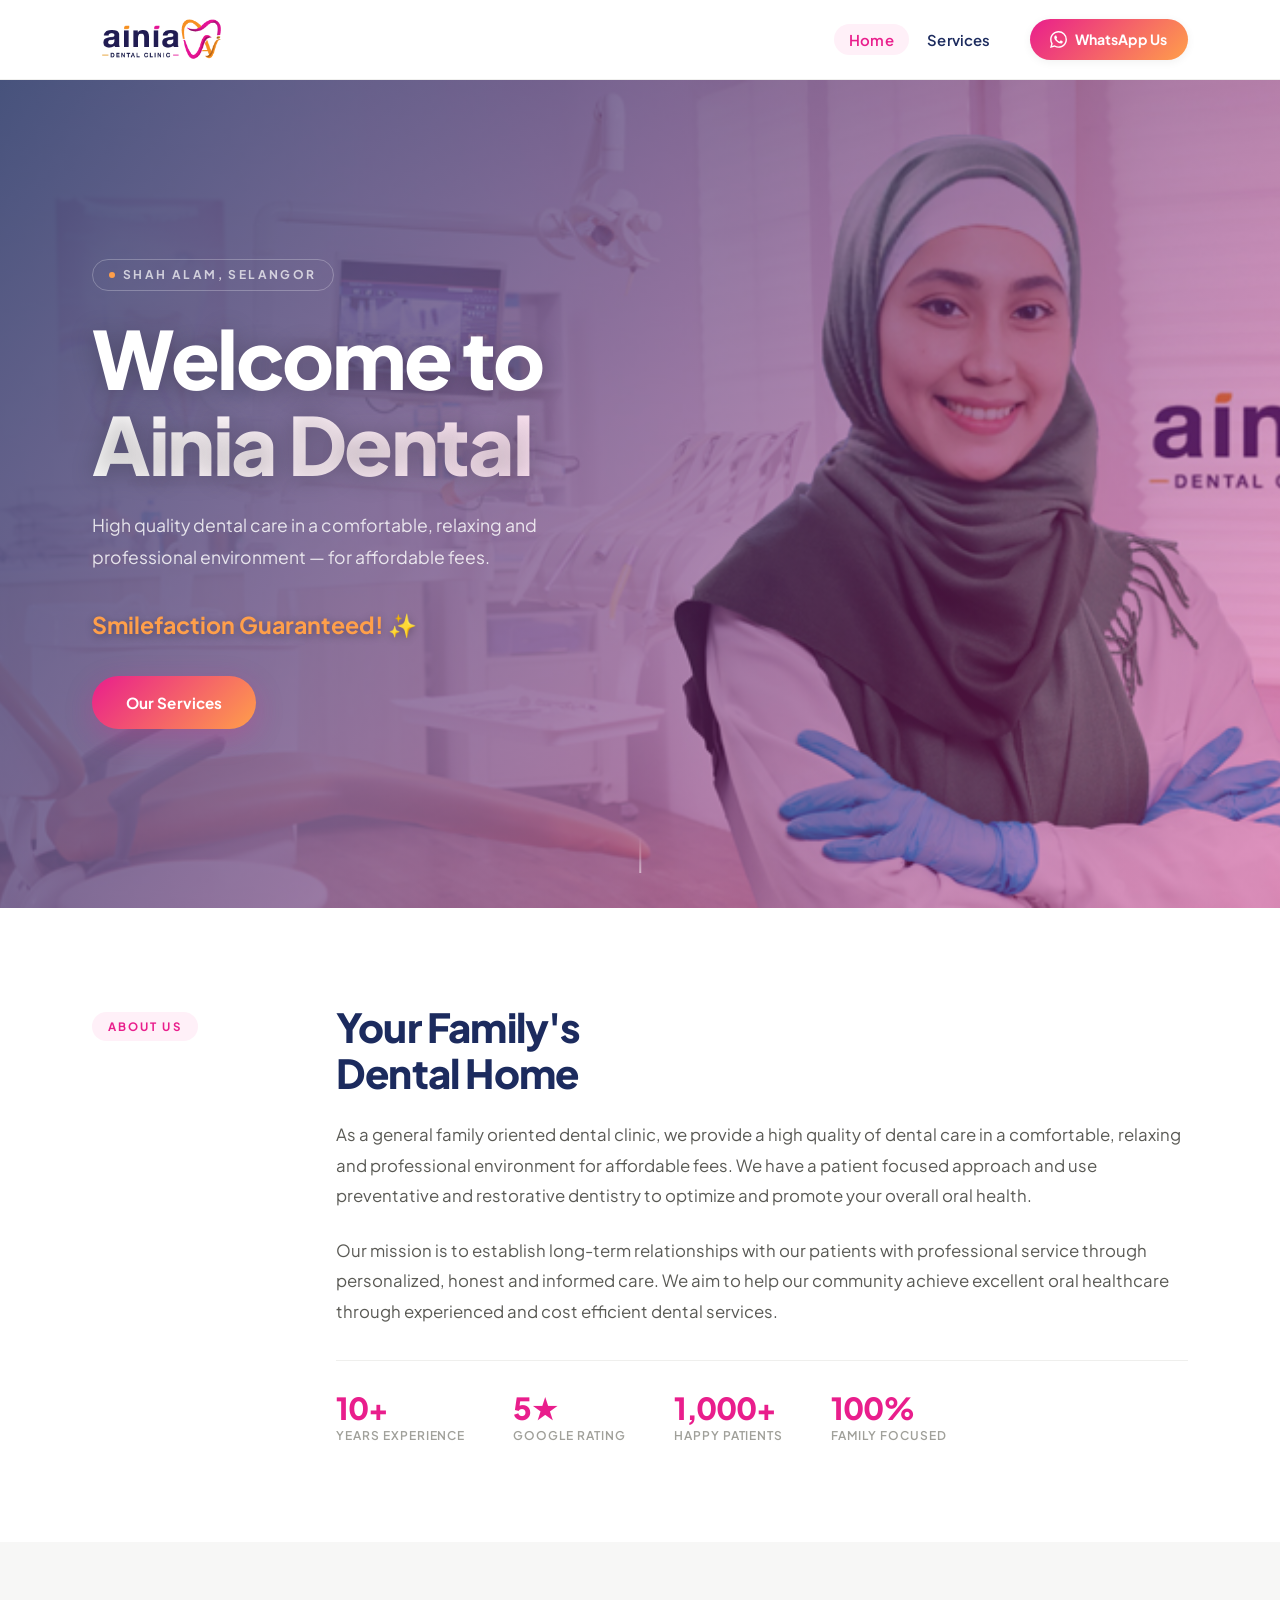
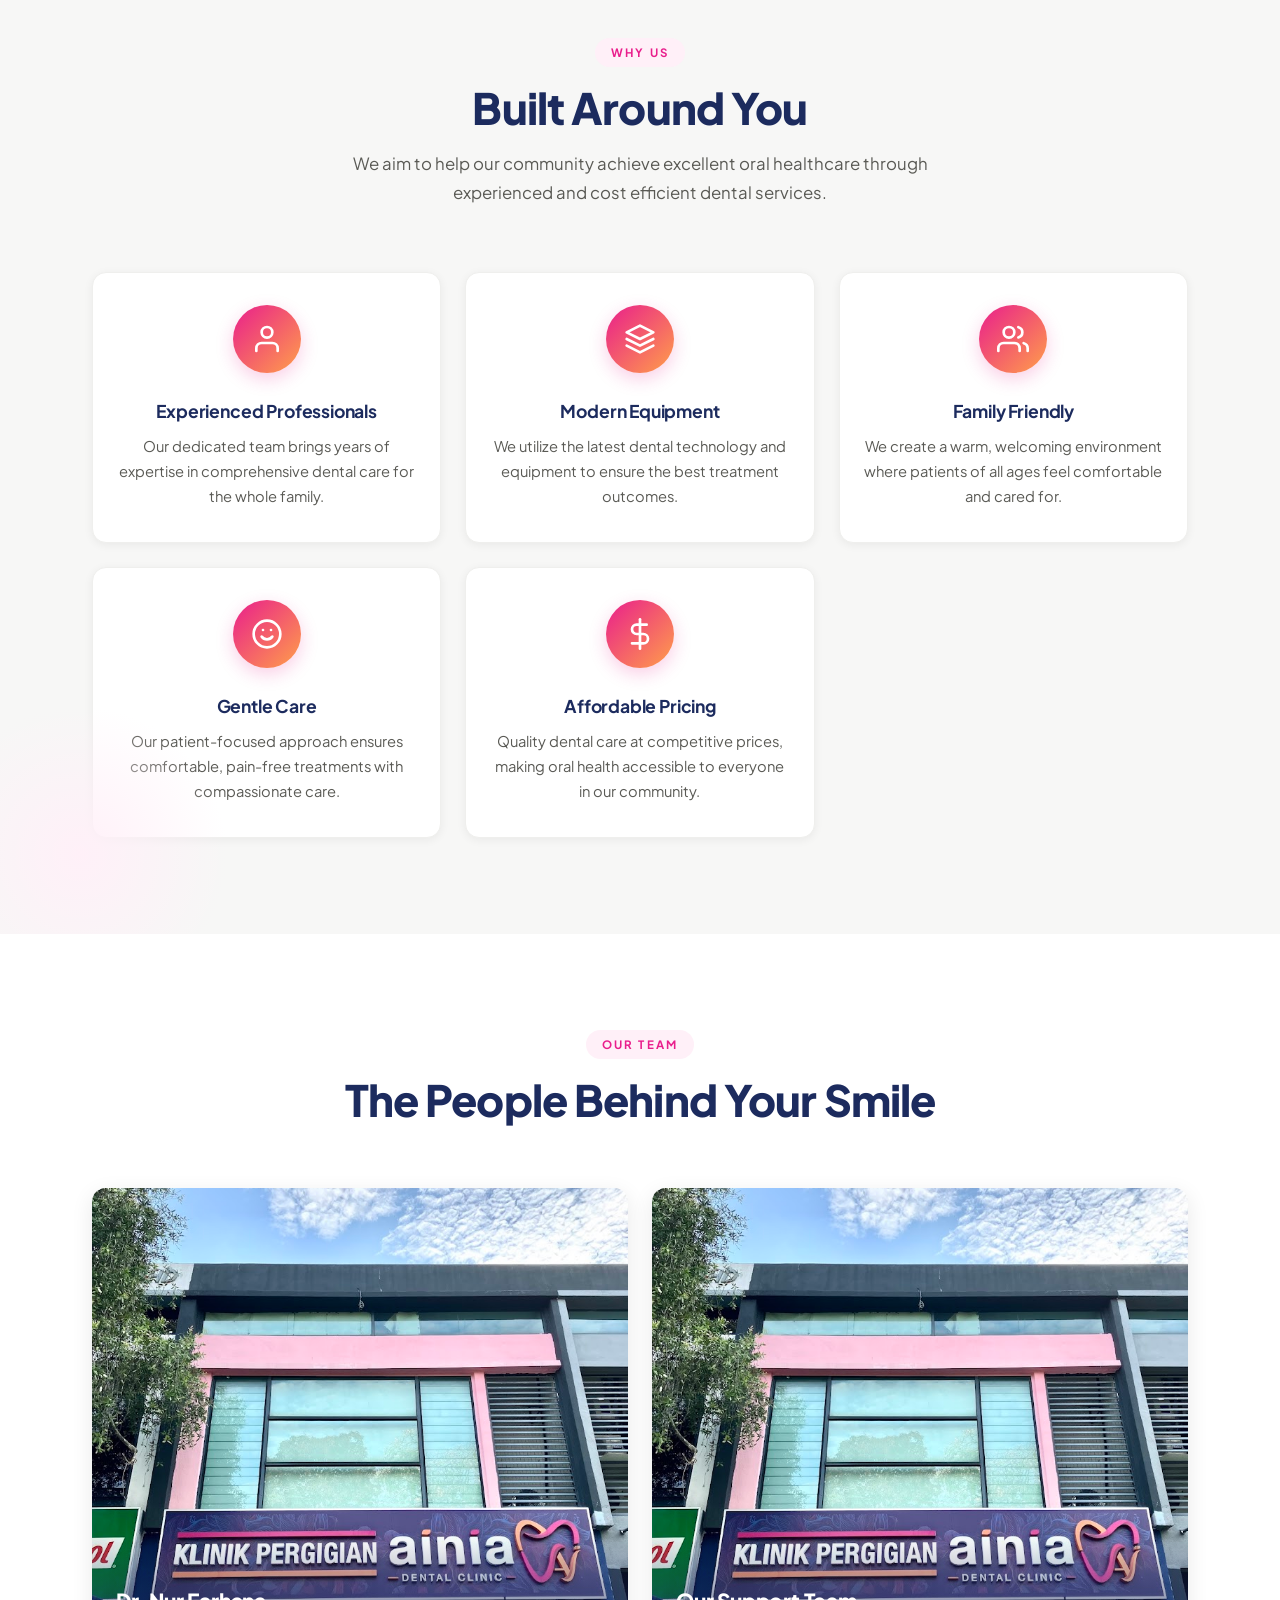
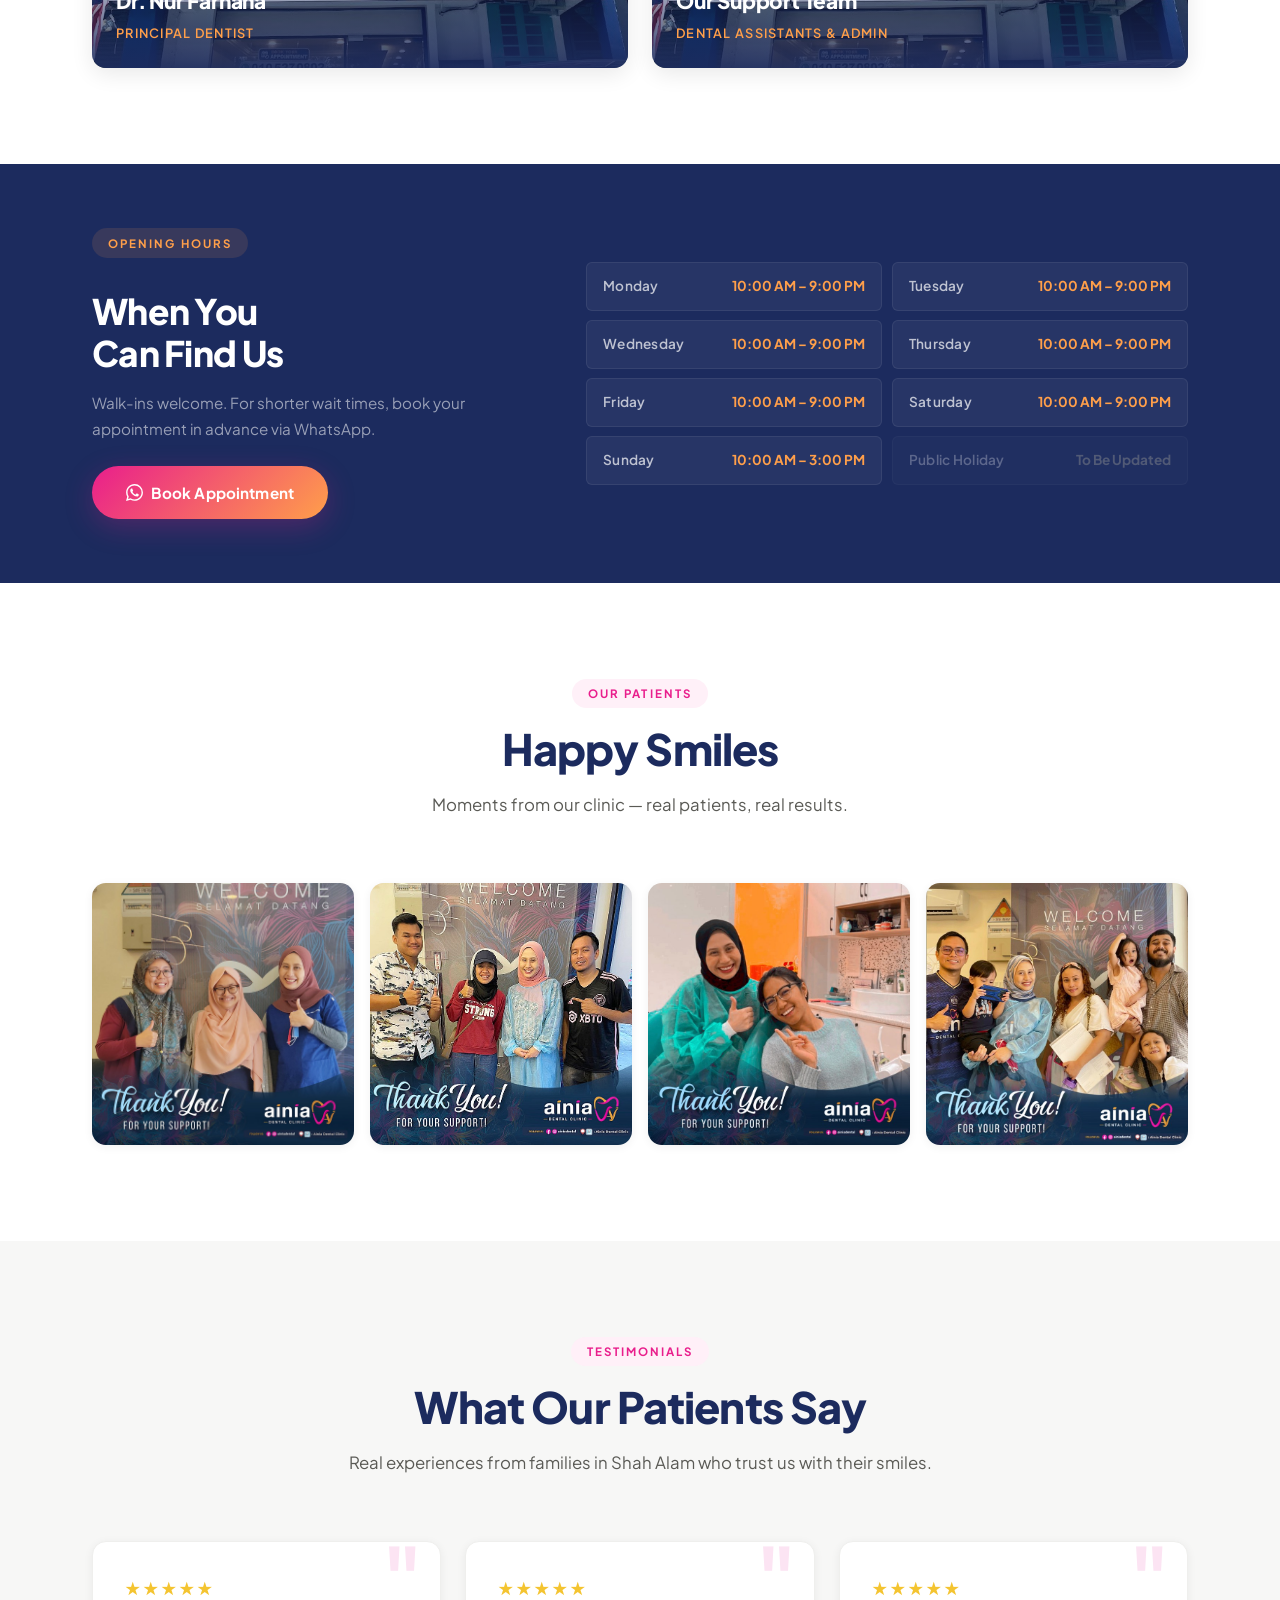
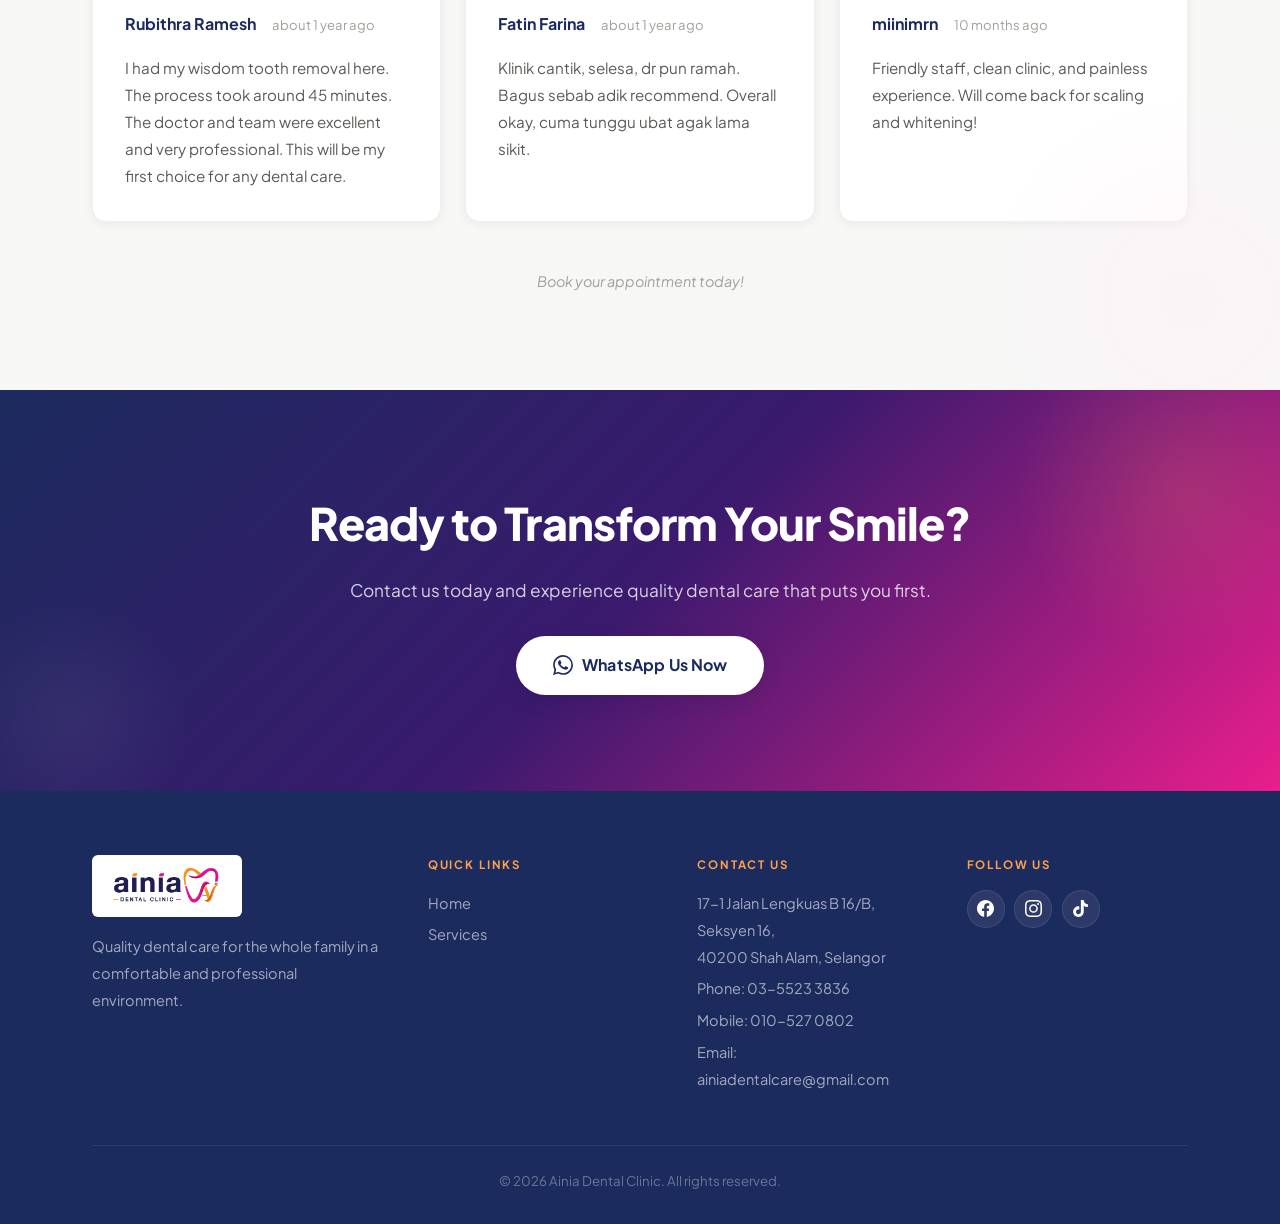
==== index.html @ 3dd1c6f0 "Add files via upload" ====
<!DOCTYPE html>
<html lang="en">
<head>
    <meta charset="UTF-8">
    <meta name="viewport" content="width=device-width, initial-scale=1.0">
    <title>Ainia Dental Clinic - Your Trusted Family Dental Care in Shah Alam</title>
    <meta name="description" content="Ainia Dental Clinic in Shah Alam — quality family dental care at affordable prices. Experienced professionals, modern equipment, and gentle care. Book via WhatsApp.">
    <meta name="robots" content="index, follow">
    <meta property="og:title" content="Ainia Dental Clinic — Shah Alam">
    <meta property="og:description" content="High quality dental care in a comfortable, relaxing and professional environment for affordable fees. Smilefaction Guaranteed!">
    <meta property="og:type" content="website">
    <link rel="icon" type="image/png" href="./Picture/logo_1.png">
    <link href="https://fonts.googleapis.com/css2?family=Plus+Jakarta+Sans:ital,wght@0,300;0,400;0,500;0,600;0,700;0,800;1,400&display=swap" rel="stylesheet">
    <link rel="stylesheet" href="index.css">
</head>
<body>

    <!-- Header & Navigation -->
    <header class="header">
        <div class="container">
            <div class="nav-wrapper">
                <a href="index.html" class="logo">
                    <img src="./Picture/logo_1.png" alt="Ainia Dental Clinic Logo">
                </a>
                <nav class="nav">
                    <ul class="nav-menu">
                        <li><a href="index.html" class="active">Home</a></li>
                        <li><a href="services.html">Services</a></li>
                    </ul>
                    <a href="https://wa.me/60105270802" class="btn-whatsapp">
                        <svg xmlns="http://www.w3.org/2000/svg" viewBox="0 0 24 24" fill="currentColor" width="17" height="17">
                            <path d="M17.472 14.382c-.297-.149-1.758-.867-2.03-.967-.273-.099-.471-.148-.67.15-.197.297-.767.966-.94 1.164-.173.199-.347.223-.644.075-.297-.15-1.255-.463-2.39-1.475-.883-.788-1.48-1.761-1.653-2.059-.173-.297-.018-.458.13-.606.134-.133.298-.347.446-.52.149-.174.198-.298.298-.497.099-.198.05-.371-.025-.52-.075-.149-.669-1.612-.916-2.207-.242-.579-.487-.5-.669-.51-.173-.008-.371-.01-.57-.01-.198 0-.52.074-.792.372-.272.297-1.04 1.016-1.04 2.479 0 1.462 1.065 2.875 1.213 3.074.149.198 2.096 3.2 5.077 4.487.709.306 1.262.489 1.694.625.712.227 1.36.195 1.871.118.571-.085 1.758-.719 2.006-1.413.248-.694.248-1.289.173-1.413-.074-.124-.272-.198-.57-.347m-5.421 7.403h-.004a9.87 9.87 0 01-5.031-1.378l-.361-.214-3.741.982.998-3.648-.235-.374a9.86 9.86 0 01-1.51-5.26c.001-5.45 4.436-9.884 9.888-9.884 2.64 0 5.122 1.03 6.988 2.898a9.825 9.825 0 012.893 6.994c-.003 5.45-4.437 9.884-9.885 9.884m8.413-18.297A11.815 11.815 0 0012.05 0C5.495 0 .16 5.335.157 11.892c0 2.096.547 4.142 1.588 5.945L.057 24l6.305-1.654a11.882 11.882 0 005.683 1.448h.005c6.554 0 11.89-5.335 11.893-11.893a11.821 11.821 0 00-3.48-8.413z"/>
                        </svg>
                        WhatsApp Us
                    </a>
                </nav>
                <button class="hamburger" id="hamburger" aria-label="Open menu" aria-expanded="false" aria-controls="mobileMenu">
                    <span></span><span></span><span></span>
                </button>
            </div>
        </div>
        <div class="mobile-menu" id="mobileMenu">
            <ul>
                <li><a href="index.html">Home</a></li>
                <li><a href="services.html">Services</a></li>
                <li><a href="https://wa.me/60105270802">WhatsApp Us</a></li>
            </ul>
        </div>
    </header>

    <!-- Hero Section -->
    <section class="hero">
        <div class="hero-background">
            <img src="./Picture/website-banner.jpg" alt="Modern welcoming interior of Ainia Dental Clinic in Shah Alam" class="hero-image" width="1920" height="1080">
            <div class="slideshow-overlay"></div>
        </div>
        <div class="container">
            <div class="hero-content">
                <span class="hero-eyebrow">Shah Alam, Selangor</span>
                <h1>Welcome to<br><span class="hero-brand">Ainia Dental</span></h1>
                <p class="hero-description">High quality dental care in a comfortable, relaxing and professional environment — for affordable fees.</p>
                <p class="hero-tagline">Smilefaction Guaranteed! ✨</p>
                <div class="hero-buttons">
                    <a href="services.html" class="btn btn-primary">Our Services</a>
                </div>
            </div>
        </div>
        <div class="hero-scroll-hint"><span></span></div>
    </section>

    <!-- About Section -->
    <section class="about">
        <div class="container">
            <div class="about-inner">
                <div class="about-left">
                    <div class="section-label">About Us</div>
                </div>
                <div class="about-right">
                    <h2>Your Family's<br>Dental Home</h2>
                    <p>As a general family oriented dental clinic, we provide a high quality of dental care in a comfortable, relaxing and professional environment for affordable fees. We have a patient focused approach and use preventative and restorative dentistry to optimize and promote your overall oral health.</p>
                    <p>Our mission is to establish long-term relationships with our patients with professional service through personalized, honest and informed care. We aim to help our community achieve excellent oral healthcare through experienced and cost efficient dental services.</p>
                    <div class="about-stats">
                        <div class="about-stat">
                            <strong>10+</strong>
                            <span>Years Experience</span>
                        </div>
                        <div class="about-stat">
                            <strong>5★</strong>
                            <span>Google Rating</span>
                        </div>
                        <div class="about-stat">
                            <strong>1,000+</strong>
                            <span>Happy Patients</span>
                        </div>
                        <div class="about-stat">
                            <strong>100%</strong>
                            <span>Family Focused</span>
                        </div>
                    </div>
                </div>
            </div>
        </div>
    </section>

    <!-- Why Choose Us Section -->
    <section class="why-choose-us">
        <div class="container">
            <div class="section-header">
                <div class="section-label">Why Us</div>
                <h2>Built Around You</h2>
                <p class="section-subtitle">We aim to help our community achieve excellent oral healthcare through experienced and cost efficient dental services.</p>
            </div>
            <div class="features-grid">

                <div class="feature-card">
                    <div class="feature-icon">
                        <svg xmlns="http://www.w3.org/2000/svg" viewBox="0 0 24 24" fill="none" stroke="currentColor" stroke-width="2" stroke-linecap="round" stroke-linejoin="round">
                            <path d="M20 21v-2a4 4 0 0 0-4-4H8a4 4 0 0 0-4 4v2"></path>
                            <circle cx="12" cy="7" r="4"></circle>
                        </svg>
                    </div>
                    <h3>Experienced Professionals</h3>
                    <p>Our dedicated team brings years of expertise in comprehensive dental care for the whole family.</p>
                </div>

                <div class="feature-card">
                    <div class="feature-icon">
                        <svg xmlns="http://www.w3.org/2000/svg" viewBox="0 0 24 24" fill="none" stroke="currentColor" stroke-width="2" stroke-linecap="round" stroke-linejoin="round">
                            <path d="M12 2L2 7l10 5 10-5-10-5z"></path>
                            <path d="M2 17l10 5 10-5M2 12l10 5 10-5"></path>
                        </svg>
                    </div>
                    <h3>Modern Equipment</h3>
                    <p>We utilize the latest dental technology and equipment to ensure the best treatment outcomes.</p>
                </div>

                <div class="feature-card">
                    <div class="feature-icon">
                        <svg xmlns="http://www.w3.org/2000/svg" viewBox="0 0 24 24" fill="none" stroke="currentColor" stroke-width="2" stroke-linecap="round" stroke-linejoin="round">
                            <path d="M17 21v-2a4 4 0 0 0-4-4H5a4 4 0 0 0-4 4v2"></path>
                            <circle cx="9" cy="7" r="4"></circle>
                            <path d="M23 21v-2a4 4 0 0 0-3-3.87"></path>
                            <path d="M16 3.13a4 4 0 0 1 0 7.75"></path>
                        </svg>
                    </div>
                    <h3>Family Friendly</h3>
                    <p>We create a warm, welcoming environment where patients of all ages feel comfortable and cared for.</p>
                </div>

                <div class="feature-card">
                    <div class="feature-icon">
                        <svg xmlns="http://www.w3.org/2000/svg" viewBox="0 0 24 24" fill="none" stroke="currentColor" stroke-width="2" stroke-linecap="round" stroke-linejoin="round">
                            <circle cx="12" cy="12" r="10"></circle>
                            <path d="M8 14s1.5 2 4 2 4-2 4-2"></path>
                            <line x1="9" y1="9" x2="9.01" y2="9"></line>
                            <line x1="15" y1="9" x2="15.01" y2="9"></line>
                        </svg>
                    </div>
                    <h3>Gentle Care</h3>
                    <p>Our patient-focused approach ensures comfortable, pain-free treatments with compassionate care.</p>
                </div>

                <div class="feature-card">
                    <div class="feature-icon">
                        <svg xmlns="http://www.w3.org/2000/svg" viewBox="0 0 24 24" fill="none" stroke="currentColor" stroke-width="2" stroke-linecap="round" stroke-linejoin="round">
                            <line x1="12" y1="1" x2="12" y2="23"></line>
                            <path d="M17 5H9.5a3.5 3.5 0 0 0 0 7h5a3.5 3.5 0 0 1 0 7H6"></path>
                        </svg>
                    </div>
                    <h3>Affordable Pricing</h3>
                    <p>Quality dental care at competitive prices, making oral health accessible to everyone in our community.</p>
                </div>

            </div>
        </div>
    </section>

    <!-- Our Team Section -->
    <section class="team-section">
        <div class="container">
            <div class="section-header">
                <div class="section-label">Our Team</div>
                <h2>The People Behind Your Smile</h2>
            </div>
            <div class="team-photos">
                <div class="team-photo-card">
                    <div class="team-photo-wrap">
                        <img src="./Picture/hero_sect-1.jpeg" alt="Dr. Nur Farhana" loading="lazy">
                        <div class="team-photo-overlay">
                            <span class="team-name">Dr. Nur Farhana</span>
                            <span class="team-role">Principal Dentist</span>
                        </div>
                    </div>
                </div>
                <div class="team-photo-card">
                    <div class="team-photo-wrap">
                        <img src="./Picture/hero_sect-1.jpeg" alt="Our Support Team" loading="lazy">
                        <div class="team-photo-overlay">
                            <span class="team-name">Our Support Team</span>
                            <span class="team-role">Dental Assistants & Admin</span>
                        </div>
                    </div>
                </div>
            </div>
        </div>
    </section>

    <!-- Operating Hours Section -->
    <section class="hours-section">
        <div class="container">
            <div class="hours-inner">
                <div class="hours-label">
                    <div class="section-label">Opening Hours</div>
                    <h2>When You<br>Can Find Us</h2>
                    <p>Walk-ins welcome. For shorter wait times, book your appointment in advance via WhatsApp.</p>
                    <a href="https://wa.me/60105270802" class="btn btn-primary" style="margin-top:1.5rem;">
                        <svg xmlns="http://www.w3.org/2000/svg" viewBox="0 0 24 24" fill="currentColor" width="17" height="17">
                            <path d="M17.472 14.382c-.297-.149-1.758-.867-2.03-.967-.273-.099-.471-.148-.67.15-.197.297-.767.966-.94 1.164-.173.199-.347.223-.644.075-.297-.15-1.255-.463-2.39-1.475-.883-.788-1.48-1.761-1.653-2.059-.173-.297-.018-.458.13-.606.134-.133.298-.347.446-.52.149-.174.198-.298.298-.497.099-.198.05-.371-.025-.52-.075-.149-.669-1.612-.916-2.207-.242-.579-.487-.5-.669-.51-.173-.008-.371-.01-.57-.01-.198 0-.52.074-.792.372-.272.297-1.04 1.016-1.04 2.479 0 1.462 1.065 2.875 1.213 3.074.149.198 2.096 3.2 5.077 4.487.709.306 1.262.489 1.694.625.712.227 1.36.195 1.871.118.571-.085 1.758-.719 2.006-1.413.248-.694.248-1.289.173-1.413-.074-.124-.272-.198-.57-.347m-5.421 7.403h-.004a9.87 9.87 0 01-5.031-1.378l-.361-.214-3.741.982.998-3.648-.235-.374a9.86 9.86 0 01-1.51-5.26c.001-5.45 4.436-9.884 9.888-9.884 2.64 0 5.122 1.03 6.988 2.898a9.825 9.825 0 012.893 6.994c-.003 5.45-4.437 9.884-9.885 9.884m8.413-18.297A11.815 11.815 0 0012.05 0C5.495 0 .16 5.335.157 11.892c0 2.096.547 4.142 1.588 5.945L.057 24l6.305-1.654a11.882 11.882 0 005.683 1.448h.005c6.554 0 11.89-5.335 11.893-11.893a11.821 11.821 0 00-3.48-8.413z"/>
                        </svg>
                        Book Appointment
                    </a>
                </div>
                <div class="hours-grid">
                    <div class="hours-row">
                        <span class="hours-day">Monday</span>
                        <span class="hours-time">10:00 AM – 9:00 PM</span>
                    </div>
                    <div class="hours-row">
                        <span class="hours-day">Tuesday</span>
                        <span class="hours-time">10:00 AM – 9:00 PM</span>
                    </div>
                    <div class="hours-row">
                        <span class="hours-day">Wednesday</span>
                        <span class="hours-time">10:00 AM – 9:00 PM</span>
                    </div>
                    <div class="hours-row">
                        <span class="hours-day">Thursday</span>
                        <span class="hours-time">10:00 AM – 9:00 PM</span>
                    </div>
                    <div class="hours-row">
                        <span class="hours-day">Friday</span>
                        <span class="hours-time">10:00 AM – 9:00 PM</span>
                    </div>
                    <div class="hours-row">
                        <span class="hours-day">Saturday</span>
                        <span class="hours-time">10:00 AM – 9:00 PM</span>
                    </div>
                    <div class="hours-row">
                        <span class="hours-day">Sunday</span>
                        <span class="hours-time">10:00 AM – 3:00 PM</span>
                    </div>
                    <div class="hours-row closed">
                        <span class="hours-day">Public Holiday</span>
                        <span class="hours-time">To Be Updated</span>
                    </div>
                </div>
            </div>
        </div>
    </section>

    <!-- Patient Photos Section -->
    <section class="photos-section">
        <div class="container">
            <div class="section-header">
                <div class="section-label">Our Patients</div>
                <h2>Happy Smiles</h2>
                <p class="section-subtitle">Moments from our clinic — real patients, real results.</p>
            </div>
            <div class="photos-grid">
                <div class="photo-item">
                    <img src="./Picture/cust_1.jpg" alt="Patient and doctor" loading="lazy">
                </div>
                <div class="photo-item">
                    <img src="./Picture/cust_2.jpg" alt="Gentle consultation" loading="lazy">
                </div>
                <div class="photo-item">
                    <img src="./Picture/cust_3.jpg" alt="Celebrating results" loading="lazy">
                </div>
                <div class="photo-item">
                    <img src="./Picture/cust_4.jpg" alt="Professional care" loading="lazy">
                </div>
            </div>
        </div>
    </section>

    <!-- Testimonials Section -->
    <section class="testimonials-section">
        <div class="container">
            <div class="section-header">
                <div class="section-label">Testimonials</div>
                <h2>What Our Patients Say</h2>
                <p class="section-subtitle">Real experiences from families in Shah Alam who trust us with their smiles.</p>
            </div>
            <div class="testimonials-grid">
                <article class="review-card">
                    <div class="review-header">
                        <div class="review-stars" aria-label="5 stars">★★★★★</div>
                        <div class="review-author">Rubithra Ramesh</div>
                        <div class="review-date">about 1 year ago</div>
                    </div>
                    <p>I had my wisdom tooth removal here. The process took around 45 minutes. The doctor and team were excellent and very professional. This will be my first choice for any dental care.</p>
                </article>
                <article class="review-card">
                    <div class="review-header">
                        <div class="review-stars" aria-label="5 stars">★★★★★</div>
                        <div class="review-author">Fatin Farina</div>
                        <div class="review-date">about 1 year ago</div>
                    </div>
                    <p>Klinik cantik, selesa, dr pun ramah. Bagus sebab adik recommend. Overall okay, cuma tunggu ubat agak lama sikit.</p>
                </article>
                <article class="review-card">
                    <div class="review-header">
                        <div class="review-stars" aria-label="5 stars">★★★★★</div>
                        <div class="review-author">miinimrn</div>
                        <div class="review-date">10 months ago</div>
                    </div>
                    <p>Friendly staff, clean clinic, and painless experience. Will come back for scaling and whitening!</p>
                </article>
            </div>
            <p class="review-note"> Book your appointment today!</p>
        </div>
    </section>

    <!-- CTA Section -->
    <section class="cta">
        <div class="container">
            <div class="cta-content">
                <h2>Ready to Transform Your Smile?</h2>
                <p>Contact us today and experience quality dental care that puts you first.</p>
                <a href="https://wa.me/60105270802" class="btn btn-cta">
                    <svg xmlns="http://www.w3.org/2000/svg" viewBox="0 0 24 24" fill="currentColor" width="20" height="20">
                        <path d="M17.472 14.382c-.297-.149-1.758-.867-2.03-.967-.273-.099-.471-.148-.67.15-.197.297-.767.966-.94 1.164-.173.199-.347.223-.644.075-.297-.15-1.255-.463-2.39-1.475-.883-.788-1.48-1.761-1.653-2.059-.173-.297-.018-.458.13-.606.134-.133.298-.347.446-.52.149-.174.198-.298.298-.497.099-.198.05-.371-.025-.52-.075-.149-.669-1.612-.916-2.207-.242-.579-.487-.5-.669-.51-.173-.008-.371-.01-.57-.01-.198 0-.52.074-.792.372-.272.297-1.04 1.016-1.04 2.479 0 1.462 1.065 2.875 1.213 3.074.149.198 2.096 3.2 5.077 4.487.709.306 1.262.489 1.694.625.712.227 1.36.195 1.871.118.571-.085 1.758-.719 2.006-1.413.248-.694.248-1.289.173-1.413-.074-.124-.272-.198-.57-.347m-5.421 7.403h-.004a9.87 9.87 0 01-5.031-1.378l-.361-.214-3.741.982.998-3.648-.235-.374a9.86 9.86 0 01-1.51-5.26c.001-5.45 4.436-9.884 9.888-9.884 2.64 0 5.122 1.03 6.988 2.898a9.825 9.825 0 012.893 6.994c-.003 5.45-4.437 9.884-9.885 9.884m8.413-18.297A11.815 11.815 0 0012.05 0C5.495 0 .16 5.335.157 11.892c0 2.096.547 4.142 1.588 5.945L.057 24l6.305-1.654a11.882 11.882 0 005.683 1.448h.005c6.554 0 11.89-5.335 11.893-11.893a11.821 11.821 0 00-3.48-8.413z"/>
                    </svg>
                    WhatsApp Us Now
                </a>
            </div>
        </div>
    </section>

    <!-- Footer -->
    <footer class="footer">
        <div class="container">
            <div class="footer-content">
                <div class="footer-col">
                    <img src="./Picture/logo_1.png" alt="Ainia Dental Clinic" class="footer-logo">
                    <p>Quality dental care for the whole family in a comfortable and professional environment.</p>
                </div>
                <div class="footer-col">
                    <h4>Quick Links</h4>
                    <ul>
                        <li><a href="index.html">Home</a></li>
                        <li><a href="services.html">Services</a></li>
                    </ul>
                </div>
                <div class="footer-col">
                    <h4>Contact Us</h4>
                    <ul class="contact-info">
                        <li>17-1 Jalan Lengkuas B 16/B, Seksyen 16,<br>40200 Shah Alam, Selangor</li>
                        <li>Phone: <a href="tel:+60355233836">03-5523 3836</a></li>
                        <li>Mobile: <a href="tel:+60105270802">010-527 0802</a></li>
                        <li>Email: <a href="mailto:ainiadentalcare@gmail.com">ainiadentalcare@gmail.com</a></li>
                    </ul>
                </div>
                <div class="footer-col">
                    <h4>Follow Us</h4>
                    <div class="social-links">
                        <a href="https://facebook.com/ainiadental" target="_blank" aria-label="Facebook">
                            <svg xmlns="http://www.w3.org/2000/svg" viewBox="0 0 24 24" fill="currentColor">
                                <path d="M24 12.073c0-6.627-5.373-12-12-12s-12 5.373-12 12c0 5.99 4.388 10.954 10.125 11.854v-8.385H7.078v-3.47h3.047V9.43c0-3.007 1.792-4.669 4.533-4.669 1.312 0 2.686.235 2.686.235v2.953H15.83c-1.491 0-1.956.925-1.956 1.874v2.25h3.328l-.532 3.47h-2.796v8.385C19.612 23.027 24 18.062 24 12.073z"/>
                            </svg>
                        </a>
                        <a href="https://instagram.com/ainiadental" target="_blank" aria-label="Instagram">
                            <svg xmlns="http://www.w3.org/2000/svg" viewBox="0 0 24 24" fill="currentColor">
                                <path d="M12 2.163c3.204 0 3.584.012 4.85.07 3.252.148 4.771 1.691 4.919 4.919.058 1.265.069 1.645.069 4.849 0 3.205-.012 3.584-.069 4.849-.149 3.225-1.664 4.771-4.919 4.919-1.266.058-1.644.07-4.85.07-3.204 0-3.584-.012-4.849-.07-3.26-.149-4.771-1.699-4.919-4.92-.058-1.265-.07-1.644-.07-4.849 0-3.204.013-3.583.07-4.849.149-3.227 1.664-4.771 4.919-4.919 1.266-.057 1.645-.069 4.849-.069zM12 0C8.741 0 8.333.014 7.053.072 2.695.272.273 2.69.073 7.052.014 8.333 0 8.741 0 12c0 3.259.014 3.668.072 4.948.2 4.358 2.618 6.78 6.98 6.98C8.333 23.986 8.741 24 12 24c3.259 0 3.668-.014 4.948-.072 4.354-.2 6.782-2.618 6.979-6.98.059-1.28.073-1.689.073-4.948 0-3.259-.014-3.667-.072-4.947-.196-4.354-2.617-6.78-6.979-6.98C15.668.014 15.259 0 12 0zm0 5.838a6.162 6.162 0 100 12.324 6.162 6.162 0 000-12.324zM12 16a4 4 0 110-8 4 4 0 010 8zm6.406-11.845a1.44 1.44 0 100 2.881 1.44 1.44 0 000-2.881z"/>
                            </svg>
                        </a>
                        <a href="https://tiktok.com/@ainiadentalclinic" target="_blank" aria-label="TikTok">
                            <svg xmlns="http://www.w3.org/2000/svg" viewBox="0 0 24 24" fill="currentColor">
                                <path d="M12.525.02c1.31-.02 2.61-.01 3.91-.02.08 1.53.63 3.09 1.75 4.17 1.12 1.11 2.7 1.62 4.24 1.79v4.03c-1.44-.05-2.89-.35-4.2-.97-.57-.26-1.1-.59-1.62-.93-.01 2.92.01 5.84-.02 8.75-.08 1.4-.54 2.79-1.35 3.94-1.31 1.92-3.58 3.17-5.91 3.21-1.43.08-2.86-.31-4.08-1.03-2.02-1.19-3.44-3.37-3.65-5.71-.02-.5-.03-1-.01-1.49.18-1.9 1.12-3.72 2.58-4.96 1.66-1.44 3.98-2.13 6.15-1.72.02 1.48-.04 2.96-.04 4.44-.99-.32-2.15-.23-3.02.37-.63.41-1.11 1.04-1.36 1.75-.21.51-.15 1.07-.14 1.61.24 1.64 1.82 3.02 3.5 2.87 1.12-.01 2.19-.66 2.77-1.61.19-.33.4-.67.41-1.06.1-1.79.06-3.57.07-5.36.01-4.03-.01-8.05.02-12.07z"/>
                            </svg>
                        </a>
                    </div>
                </div>
            </div>
            <div class="footer-bottom">
                <p>&copy; 2026 Ainia Dental Clinic. All rights reserved.</p>
            </div>
        </div>
    </footer>

    <script>
        
        // Hamburger menu
        const hamburger = document.getElementById('hamburger');
        const mobileMenu = document.getElementById('mobileMenu');
        hamburger.addEventListener('click', () => {
            const isOpen = hamburger.classList.toggle('open');
            mobileMenu.classList.toggle('open');
            hamburger.setAttribute('aria-expanded', isOpen);
            hamburger.setAttribute('aria-label', isOpen ? 'Close menu' : 'Open menu');
        });
    </script>

</body>
</html>
---- index.css ----
/* ===========================
   CSS Variables & Reset
   =========================== */
:root {
    /* Brand Colors */
    --pink:         #E91E8C;
    --pink-light:   #fce4f3;
    --pink-soft:    #fff0f8;
    --orange:       #FF9F4A;
    --orange-light: #fff4ea;
    --navy:         #1C2B5E;
    --navy-mid:     #2E3A87;
    --navy-light:   #eef0fb;

    /* Neutrals */
    --white:        #FFFFFF;
    --off-white:    #FAFAF9;
    --gray-50:      #F7F7F6;
    --gray-100:     #EFEFED;
    --gray-200:     #E2E2DF;
    --gray-400:     #A0A09A;
    --gray-600:     #5A5A55;
    --text:         #181818;

    /* Font */
    --font: 'Plus Jakarta Sans', system-ui, sans-serif;

    /* Spacing */
    --s1: 0.5rem;
    --s2: 1rem;
    --s3: 1.5rem;
    --s4: 2rem;
    --s5: 3rem;
    --s6: 4rem;
    --s7: 6rem;

    /* Radius */
    --r-sm:   6px;
    --r-md:   14px;
    --r-lg:   22px;
    --r-xl:   36px;
    --r-full: 9999px;

    /* Shadows */
    --shadow-sm:   0 2px 10px rgba(0,0,0,0.06);
    --shadow-md:   0 6px 22px rgba(0,0,0,0.09);
    --shadow-lg:   0 16px 44px rgba(0,0,0,0.13);
    --shadow-pink: 0 8px 28px rgba(233,30,140,0.25);

    /* Easing */
    --ease: cubic-bezier(0.22, 1, 0.36, 1);
}

/* Reset */
*, *::before, *::after { margin: 0; padding: 0; box-sizing: border-box; }
html { scroll-behavior: smooth; -webkit-text-size-adjust: 100%; }

body {
    font-family: var(--font);
    color: var(--text);
    background: var(--white);
    line-height: 1.65;
    overflow-x: hidden;
    -webkit-font-smoothing: antialiased;
}

img { max-width: 100%; height: auto; display: block; }
a   { text-decoration: none; color: inherit; }
ul  { list-style: none; }
button { cursor: pointer; border: none; background: none; font: inherit; }

/* Layout */
.container {
    max-width: 1160px;
    margin: 0 auto;
    padding: 0 var(--s4);
}

section { padding: var(--s7) 0; }

/* Section Labels & Headers */
.section-label {
    display: inline-block;
    font-size: 0.72rem;
    font-weight: 700;
    letter-spacing: 0.18em;
    text-transform: uppercase;
    color: var(--pink);
    background: var(--pink-soft);
    padding: 0.32rem 1rem;
    border-radius: var(--r-full);
    margin-bottom: var(--s2);
}

.section-header {
    text-align: center;
    margin-bottom: var(--s6);
}

.section-header h2 {
    font-size: clamp(1.9rem, 4vw, 2.7rem);
    font-weight: 800;
    color: var(--navy);
    letter-spacing: -0.02em;
    line-height: 1.15;
    margin-bottom: var(--s2);
}

.section-subtitle {
    font-size: 1.05rem;
    font-weight: 400;
    color: var(--gray-600);
    max-width: 600px;
    margin: 0 auto;
    line-height: 1.75;
}

/* Buttons */
.btn {
    display: inline-flex;
    align-items: center;
    gap: 0.5rem;
    padding: 0.875rem 2.1rem;
    border-radius: var(--r-full);
    font-family: var(--font);
    font-weight: 700;
    font-size: 0.95rem;
    letter-spacing: 0.01em;
    transition: transform 0.25s var(--ease), box-shadow 0.25s var(--ease);
    cursor: pointer;
}

.btn-primary {
    background: linear-gradient(135deg, var(--pink) 0%, var(--orange) 100%);
    color: var(--white);
    box-shadow: var(--shadow-pink);
}
.btn-primary:hover {
    transform: translateY(-3px);
    box-shadow: 0 14px 36px rgba(233,30,140,0.35);
}

.btn-cta {
    display: inline-flex;
    align-items: center;
    gap: 0.6rem;
    padding: 1rem 2.3rem;
    border-radius: var(--r-full);
    font-family: var(--font);
    font-weight: 700;
    font-size: 1rem;
    background: var(--white);
    color: var(--navy);
    box-shadow: var(--shadow-md);
    transition: transform 0.25s var(--ease), box-shadow 0.25s var(--ease);
}
.btn-cta:hover {
    transform: translateY(-3px);
    box-shadow: var(--shadow-lg);
}

/* Header & Navigation */
.header {
    position: sticky;
    top: 0;
    z-index: 1000;
    background: rgba(255,255,255,0.93);
    backdrop-filter: blur(16px);
    -webkit-backdrop-filter: blur(16px);
    border-bottom: 1px solid var(--gray-100);
}

.nav-wrapper {
    display: flex;
    align-items: center;
    justify-content: space-between;
    padding: 0.85rem 0;
}

.logo img {
    height: 52px;
    width: auto;
    transition: opacity 0.2s;
}
.logo:hover img { opacity: 0.82; }

.nav {
    display: flex;
    align-items: center;
    gap: var(--s3);
}

.nav-menu {
    display: flex;
    align-items: center;
    gap: 0.2rem;
}

.nav-menu a {
    font-size: 0.93rem;
    font-weight: 600;
    color: var(--navy);
    padding: 0.42rem 0.95rem;
    border-radius: var(--r-full);
    transition: background 0.2s, color 0.2s;
    letter-spacing: 0.01em;
}
.nav-menu a:hover,
.nav-menu a.active {
    background: var(--pink-soft);
    color: var(--pink);
}

.btn-whatsapp {
    display: inline-flex;
    align-items: center;
    gap: 0.45rem;
    background: linear-gradient(135deg, var(--pink) 0%, var(--orange) 100%);
    color: var(--white);
    font-family: var(--font);
    font-weight: 700;
    font-size: 0.88rem;
    padding: 0.58rem 1.3rem;
    border-radius: var(--r-full);
    box-shadow: var(--shadow-sm);
    transition: transform 0.25s var(--ease), box-shadow 0.25s var(--ease);
    letter-spacing: 0.01em;
}
.btn-whatsapp:hover {
    transform: translateY(-2px);
    box-shadow: var(--shadow-pink);
}

/* Hamburger */
.hamburger {
    display: none;
    flex-direction: column;
    gap: 5px;
    padding: 4px;
}
.hamburger span {
    display: block;
    width: 24px;
    height: 2.5px;
    background: var(--navy);
    border-radius: 2px;
    transition: all 0.3s var(--ease);
}
.hamburger.open span:nth-child(1) { transform: translateY(7px) rotate(45deg); }
.hamburger.open span:nth-child(2) { opacity: 0; transform: scaleX(0); }
.hamburger.open span:nth-child(3) { transform: translateY(-8px) rotate(-45deg); }

/* Mobile Menu */
.mobile-menu {
    display: none;
    background: var(--white);
    border-top: 1px solid var(--gray-100);
    padding: var(--s2) var(--s4) var(--s3);
}
.mobile-menu.open { display: block; }
.mobile-menu ul { display: flex; flex-direction: column; }
.mobile-menu a {
    display: block;
    padding: 0.75rem 0;
    font-weight: 600;
    font-size: 0.97rem;
    color: var(--navy);
    border-bottom: 1px solid var(--gray-50);
    transition: color 0.2s;
}
.mobile-menu a:hover { color: var(--pink); }

/* ===========================
   Hero Section — Single Image
   =========================== */
.hero {
    position: relative;
    min-height: 92vh;
    display: flex;
    align-items: center;
    overflow: hidden;
}

.hero-background {
    position: absolute;
    inset: 0;
    z-index: 0;
}

.hero-image {
    width: 100%;
    height: 100%;
    object-fit: cover;
    object-position: center;
}

.slideshow-overlay {
    position: absolute;
    inset: 0;
    background: linear-gradient(
        125deg,
        rgba(28, 43, 94, 0.80) 0%,
        rgba(233, 30, 140, 0.38) 100%
    );
    z-index: 1;
    pointer-events: none;
}

.hero .container {
    position: relative;
    z-index: 2;
    width: 100%;
}

.hero-content {
    max-width: 700px;
}

.hero-eyebrow {
    display: inline-flex;
    align-items: center;
    gap: 0.5rem;
    font-size: 0.75rem;
    font-weight: 700;
    letter-spacing: 0.2em;
    text-transform: uppercase;
    color: rgba(255,255,255,0.7);
    margin-bottom: var(--s3);
    padding: 0.32rem 1rem;
    border: 1px solid rgba(255,255,255,0.25);
    border-radius: var(--r-full);
}
.hero-eyebrow::before {
    content: '';
    display: inline-block;
    width: 6px;
    height: 6px;
    background: var(--orange);
    border-radius: 50%;
}

.hero h1 {
    font-size: clamp(2.8rem, 6.5vw, 5rem);
    font-weight: 800;
    color: var(--white);
    letter-spacing: -0.03em;
    line-height: 1.07;
    margin-bottom: var(--s3);
    text-shadow: 0 2px 24px rgba(0,0,0,0.25);
}

.hero-brand {
    display: block;
    background: linear-gradient(90deg, #fff 0%, #ffd6ef 100%);
    -webkit-background-clip: text;
    -webkit-text-fill-color: transparent;
    background-clip: text;
}

.hero-description {
    font-size: 1.1rem;
    font-weight: 400;
    color: rgba(255,255,255,0.82);
    max-width: 520px;
    line-height: 1.8;
    margin-bottom: var(--s4);
}

.hero-tagline {
    font-size: 1.45rem;
    font-weight: 700;
    color: var(--orange);
    margin: 1rem 0 2rem 0;
    text-shadow: 0 2px 8px rgba(0,0,0,0.3);
}

.hero-buttons { display: flex; gap: var(--s2); flex-wrap: wrap; }

/* Scroll hint */
.hero-scroll-hint {
    position: absolute;
    bottom: 2.2rem;
    left: 50%;
    transform: translateX(-50%);
    z-index: 2;
    display: flex;
    flex-direction: column;
    align-items: center;
    gap: 4px;
}
.hero-scroll-hint span {
    display: block;
    width: 1.5px;
    height: 36px;
    background: linear-gradient(to bottom, rgba(255,255,255,0) 0%, rgba(255,255,255,0.5) 100%);
    animation: scrollLine 2s ease-in-out infinite;
}
@keyframes scrollLine {
    0%   { opacity: 0; transform: scaleY(0); transform-origin: top; }
    50%  { opacity: 1; transform: scaleY(1); transform-origin: top; }
    100% { opacity: 0; transform: scaleY(1); transform-origin: bottom; }
}

/* About Section */
.about {
    background: var(--white);
    padding: var(--s7) 0;
}

.about-inner {
    display: grid;
    grid-template-columns: 180px 1fr;
    gap: var(--s6);
    align-items: start;
}

.about-left {
    padding-top: 0.5rem;
}

.about-right h2 {
    font-size: clamp(1.8rem, 3.5vw, 2.5rem);
    font-weight: 800;
    color: var(--navy);
    letter-spacing: -0.02em;
    line-height: 1.15;
    margin-bottom: var(--s3);
}

.about-right p {
    font-size: 1.05rem;
    font-weight: 400;
    color: var(--gray-600);
    line-height: 1.82;
    margin-bottom: var(--s3);
}
.about-right p:last-child { margin-bottom: 0; }

/* About Stats Row */
.about-stats {
    display: flex;
    gap: var(--s5);
    margin-top: var(--s4);
    padding-top: var(--s4);
    border-top: 1px solid var(--gray-100);
    flex-wrap: wrap;
}
.about-stat {
    display: flex;
    flex-direction: column;
    gap: 0.2rem;
}
.about-stat strong {
    font-size: 1.9rem;
    font-weight: 800;
    color: var(--pink);
    letter-spacing: -0.04em;
    line-height: 1;
}
.about-stat span {
    font-size: 0.75rem;
    font-weight: 600;
    color: var(--gray-400);
    letter-spacing: 0.08em;
    text-transform: uppercase;
}

/* Operating Hours Section */
.hours-section {
    background: var(--navy);
    padding: var(--s6) 0;
}
.hours-inner {
    display: grid;
    grid-template-columns: 1fr 1.4fr;
    gap: var(--s6);
    align-items: center;
}
.hours-label .section-label {
    color: var(--orange);
    background: rgba(255,159,74,0.12);
}
.hours-label h2 {
    font-size: clamp(1.6rem, 3vw, 2.2rem);
    font-weight: 800;
    color: var(--white);
    letter-spacing: -0.02em;
    line-height: 1.2;
    margin-top: var(--s2);
}
.hours-label p {
    color: rgba(255,255,255,0.55);
    font-size: 0.95rem;
    margin-top: var(--s2);
    line-height: 1.7;
}
.hours-grid {
    display: grid;
    grid-template-columns: 1fr 1fr;
    gap: 0.6rem;
}
.hours-row {
    display: flex;
    justify-content: space-between;
    align-items: center;
    padding: 0.75rem 1rem;
    border-radius: var(--r-sm);
    background: rgba(255,255,255,0.05);
    border: 1px solid rgba(255,255,255,0.07);
    gap: 1rem;
}
.hours-row.closed { opacity: 0.4; }
.hours-day {
    font-size: 0.85rem;
    font-weight: 600;
    color: rgba(255,255,255,0.7);
    letter-spacing: 0.02em;
}
.hours-time {
    font-size: 0.85rem;
    font-weight: 700;
    color: var(--orange);
    white-space: nowrap;
}
.hours-row.closed .hours-time { color: var(--gray-400); }

@media (max-width: 768px) {
    .hours-inner { grid-template-columns: 1fr; gap: var(--s4); }
    .hours-grid { grid-template-columns: 1fr; }
    .about-stats { gap: var(--s4); }
}

/* Why Choose Us */
.why-choose-us {
    background: var(--gray-50);
    position: relative;
    overflow: hidden;
}
.why-choose-us::after {
    content: '';
    position: absolute;
    bottom: -80px;
    left: -80px;
    width: 320px;
    height: 320px;
    background: radial-gradient(circle, var(--pink-soft) 0%, transparent 65%);
    border-radius: 50%;
    pointer-events: none;
}

.features-grid {
    display: grid;
    grid-template-columns: repeat(auto-fit, minmax(270px, 1fr));
    gap: var(--s3);
}

.feature-card {
    background: var(--white);
    padding: var(--s4) var(--s3);
    border-radius: var(--r-md);
    text-align: center;
    box-shadow: var(--shadow-sm);
    border: 1.5px solid var(--gray-100);
    position: relative;
    overflow: hidden;
    transition: transform 0.3s var(--ease), box-shadow 0.3s var(--ease), border-color 0.3s;
}
.feature-card::before {
    content: '';
    position: absolute;
    bottom: 0; left: 0;
    width: 100%; height: 3px;
    background: linear-gradient(90deg, var(--pink), var(--orange));
    transform: scaleX(0);
    transform-origin: left;
    transition: transform 0.35s var(--ease);
}
.feature-card:hover {
    transform: translateY(-8px);
    box-shadow: var(--shadow-md);
    border-color: var(--pink-light);
}
.feature-card:hover::before { transform: scaleX(1); }

.feature-icon {
    width: 68px;
    height: 68px;
    margin: 0 auto var(--s3);
    background: linear-gradient(135deg, var(--pink), var(--orange));
    border-radius: 50%;
    display: flex;
    align-items: center;
    justify-content: center;
    box-shadow: 0 6px 18px rgba(233,30,140,0.22);
}
.feature-icon svg { width: 32px; height: 32px; color: var(--white); }

.feature-card h3 {
    font-size: 1.1rem;
    font-weight: 700;
    color: var(--navy);
    letter-spacing: -0.01em;
    margin-bottom: var(--s1);
}
.feature-card p {
    font-size: 0.92rem;
    color: var(--gray-600);
    line-height: 1.72;
}

/* Team Section */
.team-section {
    background: var(--white);
    padding: var(--s7) 0;
}

.team-photos {
    display: grid;
    grid-template-columns: 1fr 1fr;
    gap: var(--s3);
}

.team-photo-card {
    border-radius: var(--r-md);
    overflow: hidden;
    box-shadow: var(--shadow-md);
    transition: transform 0.35s var(--ease), box-shadow 0.35s var(--ease);
}
.team-photo-card:hover {
    transform: translateY(-6px);
    box-shadow: var(--shadow-lg);
}

.team-photo-wrap {
    position: relative;
    height: 480px;
    overflow: hidden;
    background: var(--navy-light);
}
.team-photo-wrap img {
    width: 100%;
    height: 100%;
    object-fit: cover;
    transition: transform 0.55s var(--ease);
}
.team-photo-card:hover .team-photo-wrap img { transform: scale(1.06); }

.team-photo-overlay {
    position: absolute;
    bottom: 0; left: 0; right: 0;
    background: linear-gradient(to top, rgba(28,43,94,0.92) 0%, transparent 100%);
    padding: var(--s5) var(--s3) var(--s3);
    display: flex;
    flex-direction: column;
    gap: 0.3rem;
}
.team-name {
    font-size: 1.3rem;
    font-weight: 800;
    color: var(--white);
    letter-spacing: -0.01em;
}
.team-role {
    font-size: 0.8rem;
    font-weight: 600;
    color: var(--orange);
    letter-spacing: 0.1em;
    text-transform: uppercase;
}

/* CTA Section */
.cta {
    background: linear-gradient(135deg, var(--navy) 0%, #3a1a6e 50%, var(--pink) 100%);
    text-align: center;
    padding: var(--s7) 0;
    position: relative;
    overflow: hidden;
}
.cta::before {
    content: '';
    position: absolute;
    top: -80px; right: -80px;
    width: 360px; height: 360px;
    background: radial-gradient(circle, rgba(255,159,74,0.15) 0%, transparent 65%);
    border-radius: 50%;
    pointer-events: none;
}
.cta::after {
    content: '';
    position: absolute;
    bottom: -60px; left: -60px;
    width: 260px; height: 260px;
    background: radial-gradient(circle, rgba(255,255,255,0.05) 0%, transparent 65%);
    border-radius: 50%;
    pointer-events: none;
}

.cta-content { position: relative; z-index: 1; }

.cta-content h2 {
    font-size: clamp(1.8rem, 4vw, 2.8rem);
    font-weight: 800;
    color: var(--white);
    letter-spacing: -0.02em;
    margin-bottom: var(--s2);
}
.cta-content p {
    font-size: 1.08rem;
    color: rgba(255,255,255,0.8);
    margin-bottom: var(--s4);
    font-weight: 400;
}

/* Footer */
.footer {
    background: var(--navy);
    color: var(--white);
    padding: var(--s6) 0 var(--s4);
}

.footer-content {
    display: grid;
    grid-template-columns: 1.3fr repeat(3, 1fr);
    gap: var(--s5);
    margin-bottom: var(--s5);
}

.footer-col h4 {
    font-size: 0.72rem;
    font-weight: 700;
    letter-spacing: 0.16em;
    text-transform: uppercase;
    color: var(--orange);
    margin-bottom: var(--s2);
}

.footer-col p,
.footer-col li {
    color: rgba(255,255,255,0.6);
    font-size: 0.91rem;
    line-height: 1.85;
    margin-bottom: 0.3rem;
}

.footer-col a {
    color: rgba(255,255,255,0.6);
    transition: color 0.2s;
    font-weight: 400;
}
.footer-col a:hover { color: var(--orange); }

.footer-logo {
    max-width: 150px;
    margin-bottom: var(--s2);
    background: var(--white);
    padding: 8px 12px;
    border-radius: var(--r-sm);
}

.social-links { display: flex; gap: 0.6rem; margin-top: var(--s1); }
.social-links a {
    width: 38px;
    height: 38px;
    background: rgba(255,255,255,0.07);
    border-radius: 50%;
    display: flex;
    align-items: center;
    justify-content: center;
    border: 1px solid rgba(255,255,255,0.1);
    transition: background 0.25s var(--ease), transform 0.25s var(--ease), border-color 0.25s;
}
.social-links a:hover {
    background: var(--orange);
    transform: translateY(-3px);
    border-color: transparent;
}
.social-links svg { width: 17px; height: 17px; fill: var(--white); }

.footer-bottom {
    text-align: center;
    padding-top: var(--s3);
    border-top: 1px solid rgba(255,255,255,0.08);
}
.footer-bottom p {
    color: rgba(255,255,255,0.35);
    font-size: 0.83rem;
}

/* Responsive */
@media (max-width: 1000px) {
    .footer-content { grid-template-columns: 1fr 1fr; gap: var(--s4); }
}

@media (max-width: 768px) {
    section { padding: var(--s6) 0; }

    .nav-menu    { display: none; }
    .btn-whatsapp { display: none; }
    .hamburger   { display: flex; }

    .hero { min-height: 88vh; }

    .about-inner {
        grid-template-columns: 1fr;
        gap: var(--s3);
    }

    .team-photos { grid-template-columns: 1fr; }
    .team-photo-wrap { height: 360px; }

    .footer-content { grid-template-columns: 1fr; gap: var(--s4); text-align: center; }
    .footer-logo { margin: 0 auto var(--s2); }
    .social-links { justify-content: center; }
}

@media (max-width: 480px) {
    .container { padding: 0 var(--s3); }
    .logo img { height: 44px; }
    .hero h1 { font-size: 2.5rem; }
    .hero-description { font-size: 1rem; }
}

/* High-res hero polish */
@media (min-width: 1920px) {
    .hero { min-height: 100vh; }
    .hero-image { image-rendering: crisp-edges; }
}
/* ===========================
   Patient Photos Section
   =========================== */
.photos-section {
    background: var(--white);
    padding: var(--s7) 0;
}

.photos-grid {
    display: grid;
    grid-template-columns: repeat(auto-fit, minmax(220px, 1fr));
    gap: var(--s2);
}

.photo-item {
    border-radius: var(--r-md);
    overflow: hidden;
    aspect-ratio: 1 / 1;
    box-shadow: var(--shadow-sm);
    transition: transform 0.35s var(--ease), box-shadow 0.35s var(--ease);
}

.photo-item:hover {
    transform: translateY(-6px);
    box-shadow: var(--shadow-md);
}

.photo-item img {
    width: 100%;
    height: 100%;
    object-fit: cover;
    object-position: center;
    transition: transform 0.5s var(--ease);
}

.photo-item:hover img {
    transform: scale(1.05);
}

/* ===========================
   Testimonials Section
   =========================== */
.testimonials-section {
    background: var(--gray-50);
    padding: var(--s7) 0;
    position: relative;
    overflow: hidden;
}

.testimonials-section::after {
    content: '';
    position: absolute;
    bottom: -120px;
    right: -120px;
    width: 420px;
    height: 420px;
    background: radial-gradient(circle, var(--pink-soft) 0%, transparent 70%);
    border-radius: 50%;
    pointer-events: none;
    opacity: 0.5;
}

.testimonials-grid {
    display: grid;
    grid-template-columns: repeat(3, 1fr);
    gap: var(--s3);
    margin-bottom: var(--s4);
}

.review-card {
    background: var(--white);
    padding: var(--s4);
    border-radius: var(--r-md);
    box-shadow: var(--shadow-sm);
    border: 1px solid var(--gray-100);
    transition: transform 0.3s var(--ease), box-shadow 0.3s var(--ease);
    position: relative;
    overflow: hidden;
}

.review-card::before {
    content: '"';
    position: absolute;
    top: -0.5rem;
    right: 1rem;
    font-size: 5rem;
    font-weight: 800;
    color: var(--pink-light);
    line-height: 1;
    pointer-events: none;
}

.review-card:hover {
    transform: translateY(-6px);
    box-shadow: var(--shadow-md);
}

.review-header {
    display: flex;
    align-items: center;
    flex-wrap: wrap;
    gap: 0.5rem 1rem;
    margin-bottom: var(--s2);
}

.review-stars {
    color: #f4c430;
    font-size: 1.1rem;
    letter-spacing: 2px;
    width: 100%;
}

.review-author {
    font-weight: 700;
    color: var(--navy);
    font-size: 1rem;
}

.review-date {
    color: var(--gray-400);
    font-size: 0.82rem;
}

.review-card p {
    color: var(--gray-600);
    line-height: 1.78;
    font-size: 0.95rem;
}

.review-note {
    text-align: center;
    color: var(--gray-400);
    font-size: 0.9rem;
    font-style: italic;
    padding-top: var(--s2);
}

@media (max-width: 900px) {
    .testimonials-grid { grid-template-columns: 1fr 1fr; }
}

@media (max-width: 576px) {
    .photos-grid { gap: var(--s1); }
    .testimonials-grid { grid-template-columns: 1fr; }
}
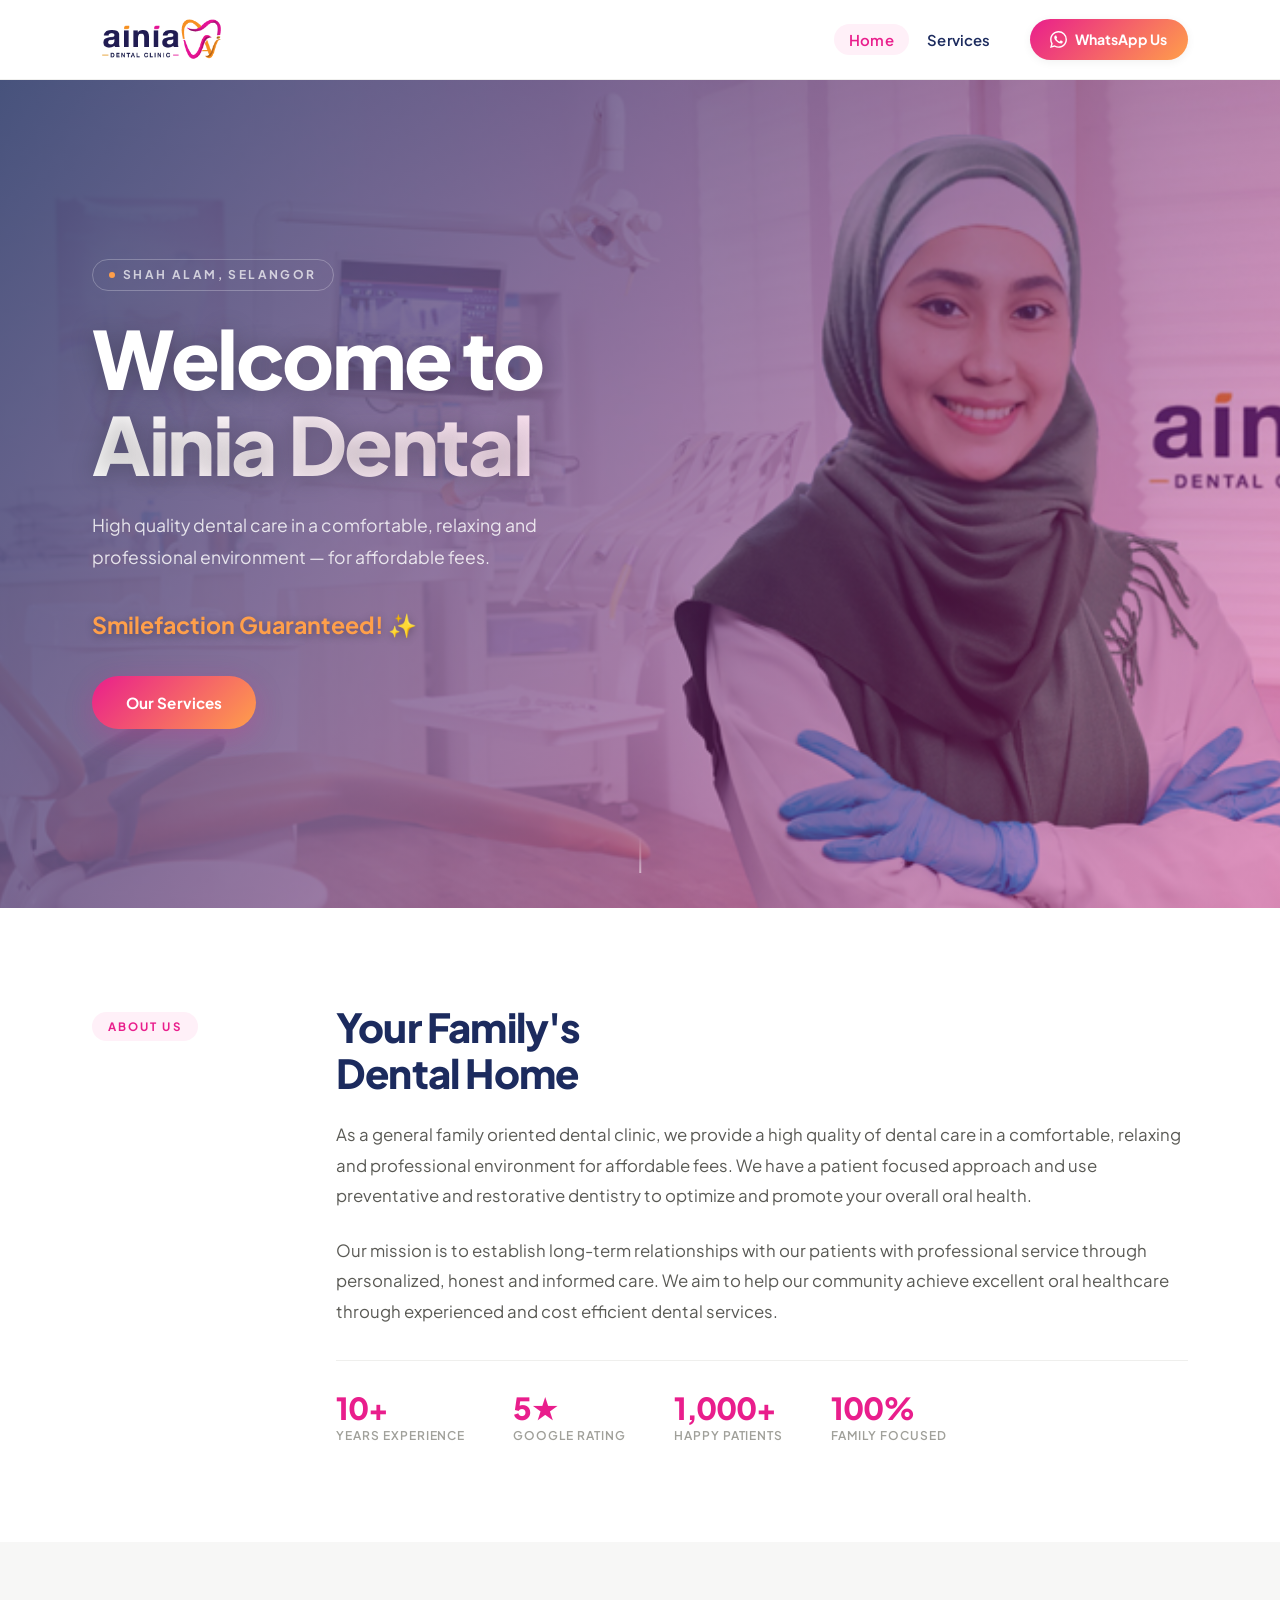
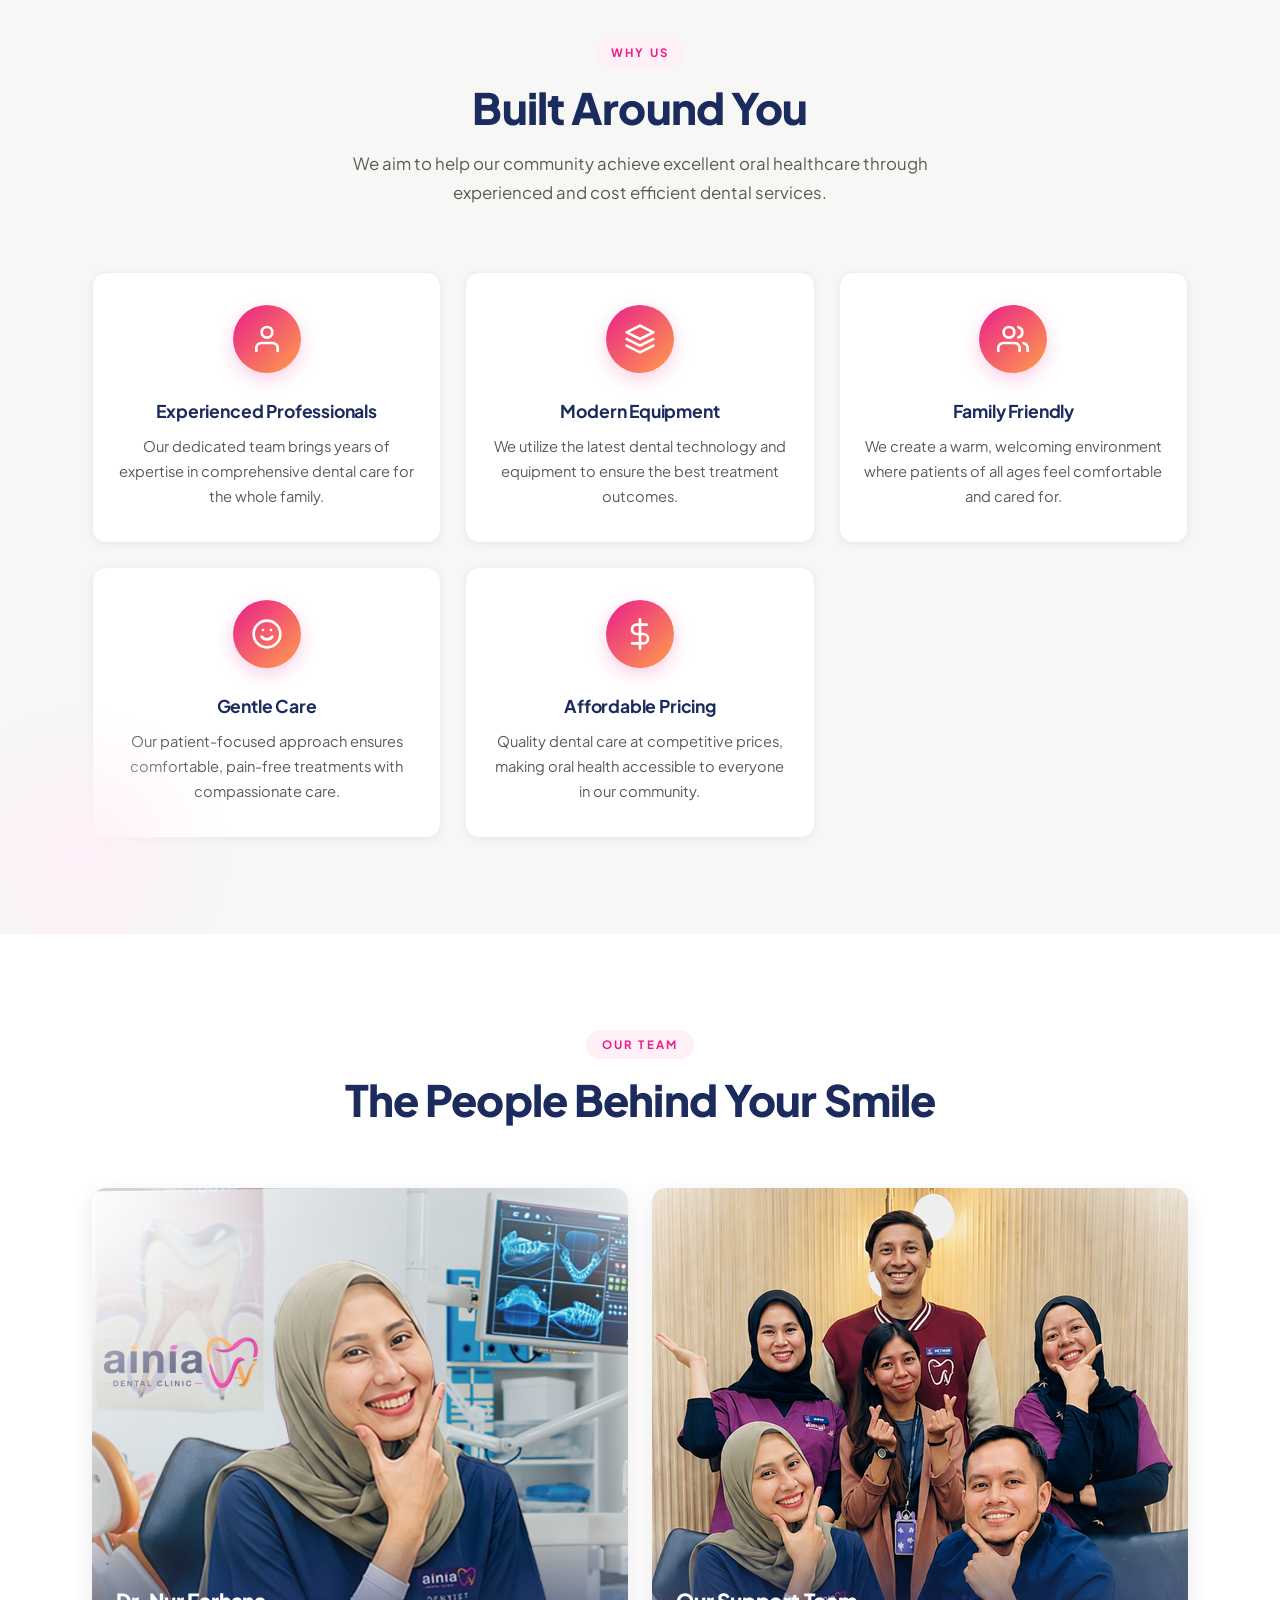
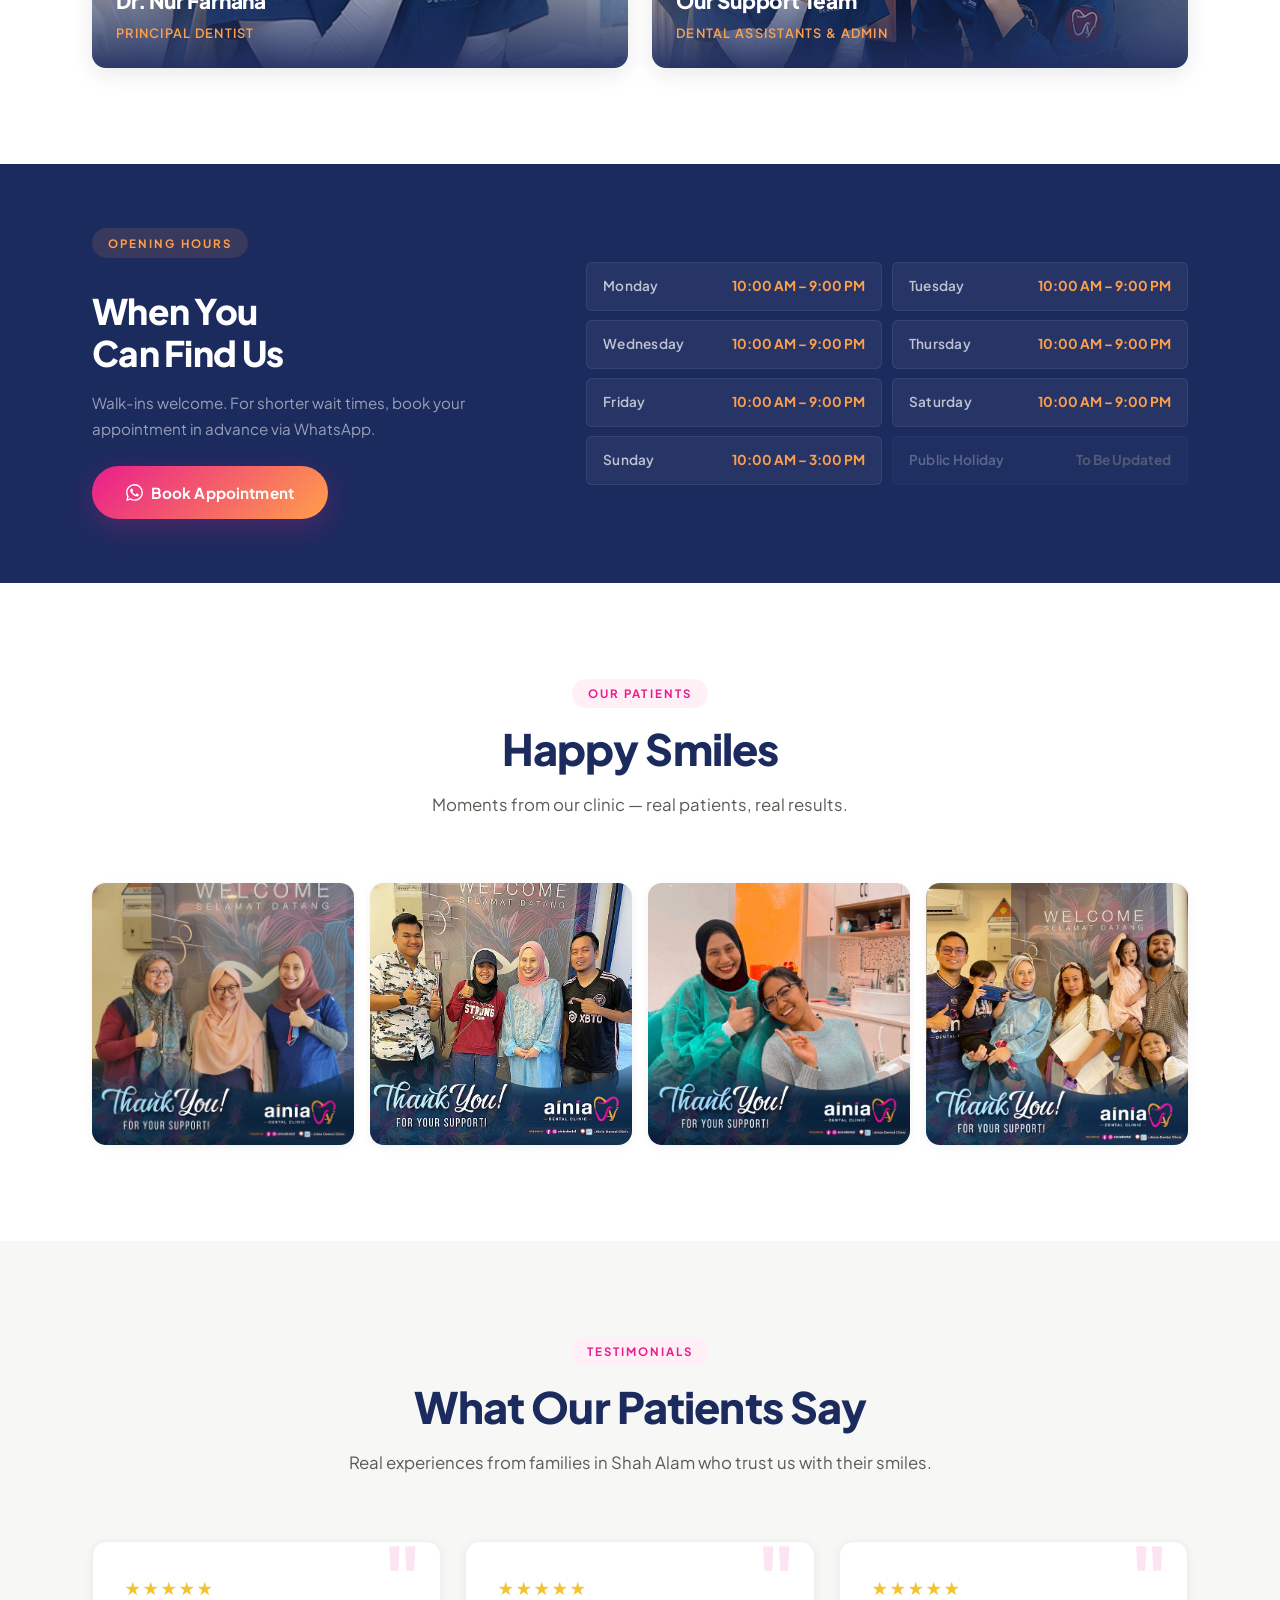
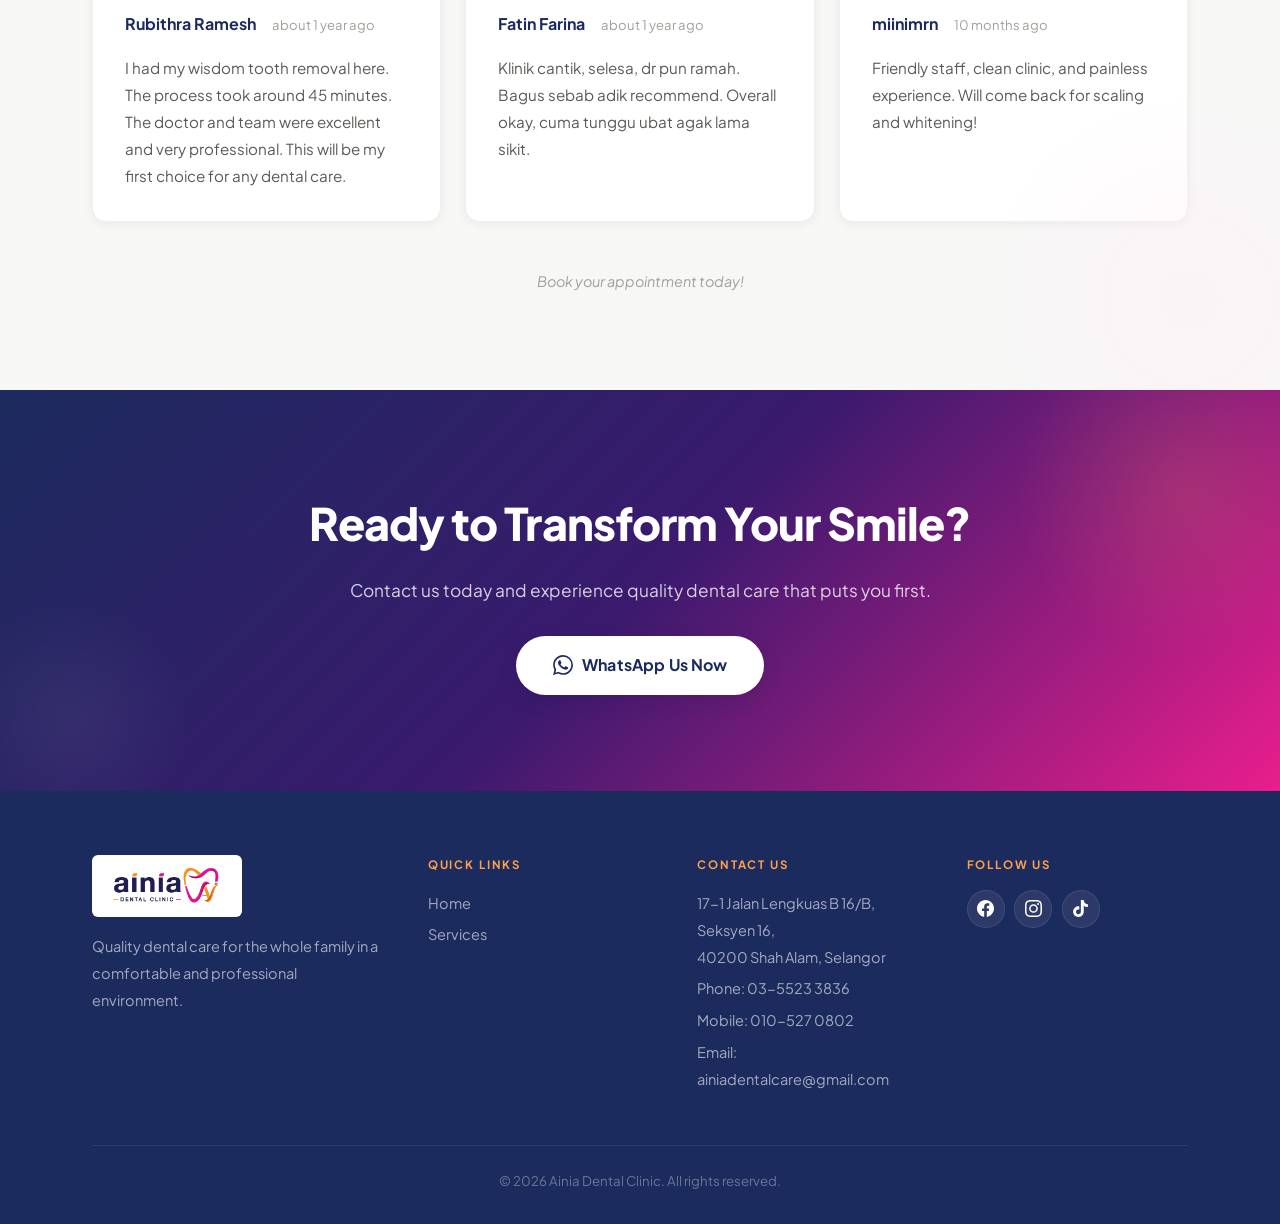
==== commit 297dde7b: "Update  Team Picture" ====
--- a/index.html
+++ b/index.html
@@ -185,7 +185,7 @@
             <div class="team-photos">
                 <div class="team-photo-card">
                     <div class="team-photo-wrap">
-                        <img src="./Picture/hero_sect-1.jpeg" alt="Dr. Nur Farhana" loading="lazy">
+                        <img src="./Picture/DR-NUR-FARHANA.png" alt="Dr. Nur Farhana" loading="lazy">
                         <div class="team-photo-overlay">
                             <span class="team-name">Dr. Nur Farhana</span>
                             <span class="team-role">Principal Dentist</span>
@@ -194,7 +194,7 @@
                 </div>
                 <div class="team-photo-card">
                     <div class="team-photo-wrap">
-                        <img src="./Picture/hero_sect-1.jpeg" alt="Our Support Team" loading="lazy">
+                        <img src="./Picture/all-staff.png" alt="Our Support Team" loading="lazy">
                         <div class="team-photo-overlay">
                             <span class="team-name">Our Support Team</span>
                             <span class="team-role">Dental Assistants & Admin</span>
@@ -364,7 +364,7 @@
                 <div class="footer-col">
                     <h4>Follow Us</h4>
                     <div class="social-links">
-                        <a href="https://facebook.com/ainiadental" target="_blank" aria-label="Facebook">
+                        <a href="https://www.facebook.com/people/AiniaDental/100089836668353/" target="_blank" aria-label="Facebook">
                             <svg xmlns="http://www.w3.org/2000/svg" viewBox="0 0 24 24" fill="currentColor">
                                 <path d="M24 12.073c0-6.627-5.373-12-12-12s-12 5.373-12 12c0 5.99 4.388 10.954 10.125 11.854v-8.385H7.078v-3.47h3.047V9.43c0-3.007 1.792-4.669 4.533-4.669 1.312 0 2.686.235 2.686.235v2.953H15.83c-1.491 0-1.956.925-1.956 1.874v2.25h3.328l-.532 3.47h-2.796v8.385C19.612 23.027 24 18.062 24 12.073z"/>
                             </svg>
@@ -402,4 +402,4 @@
     </script>
 
 </body>
-</html>+</html>
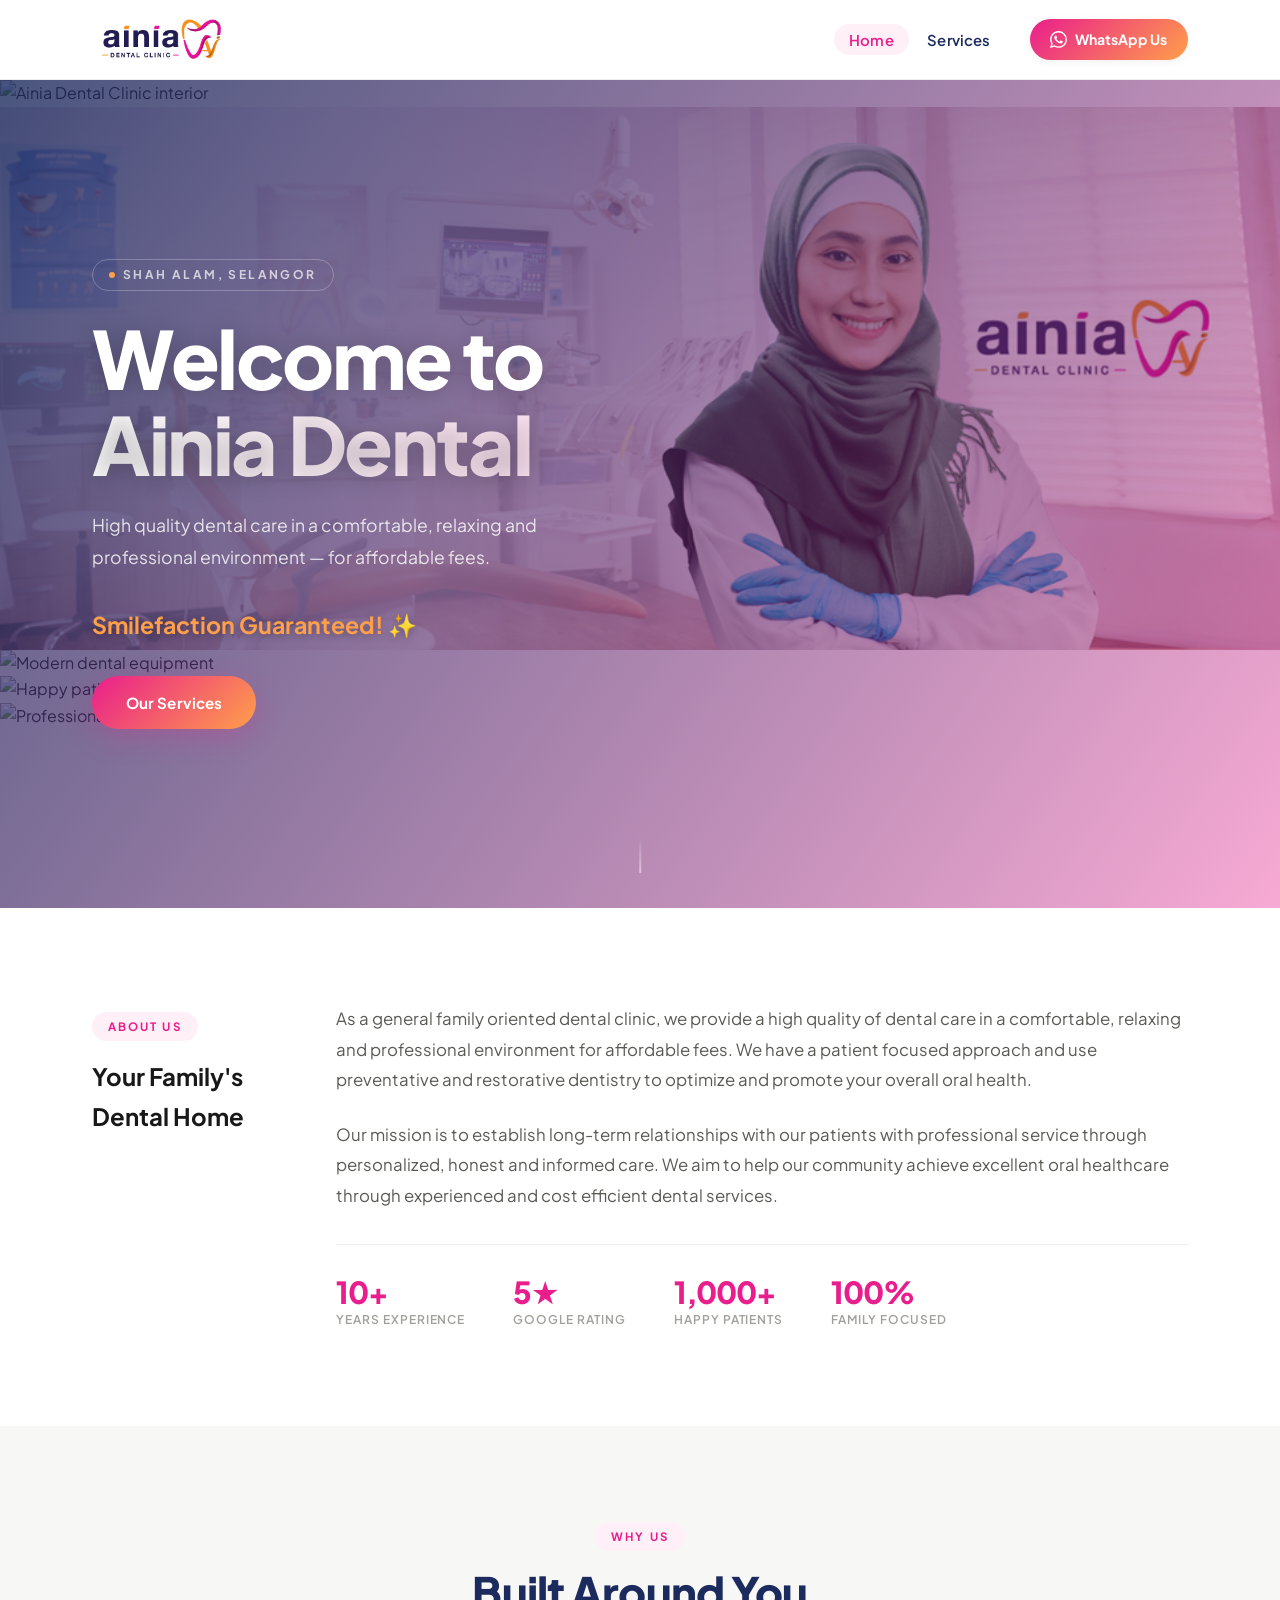
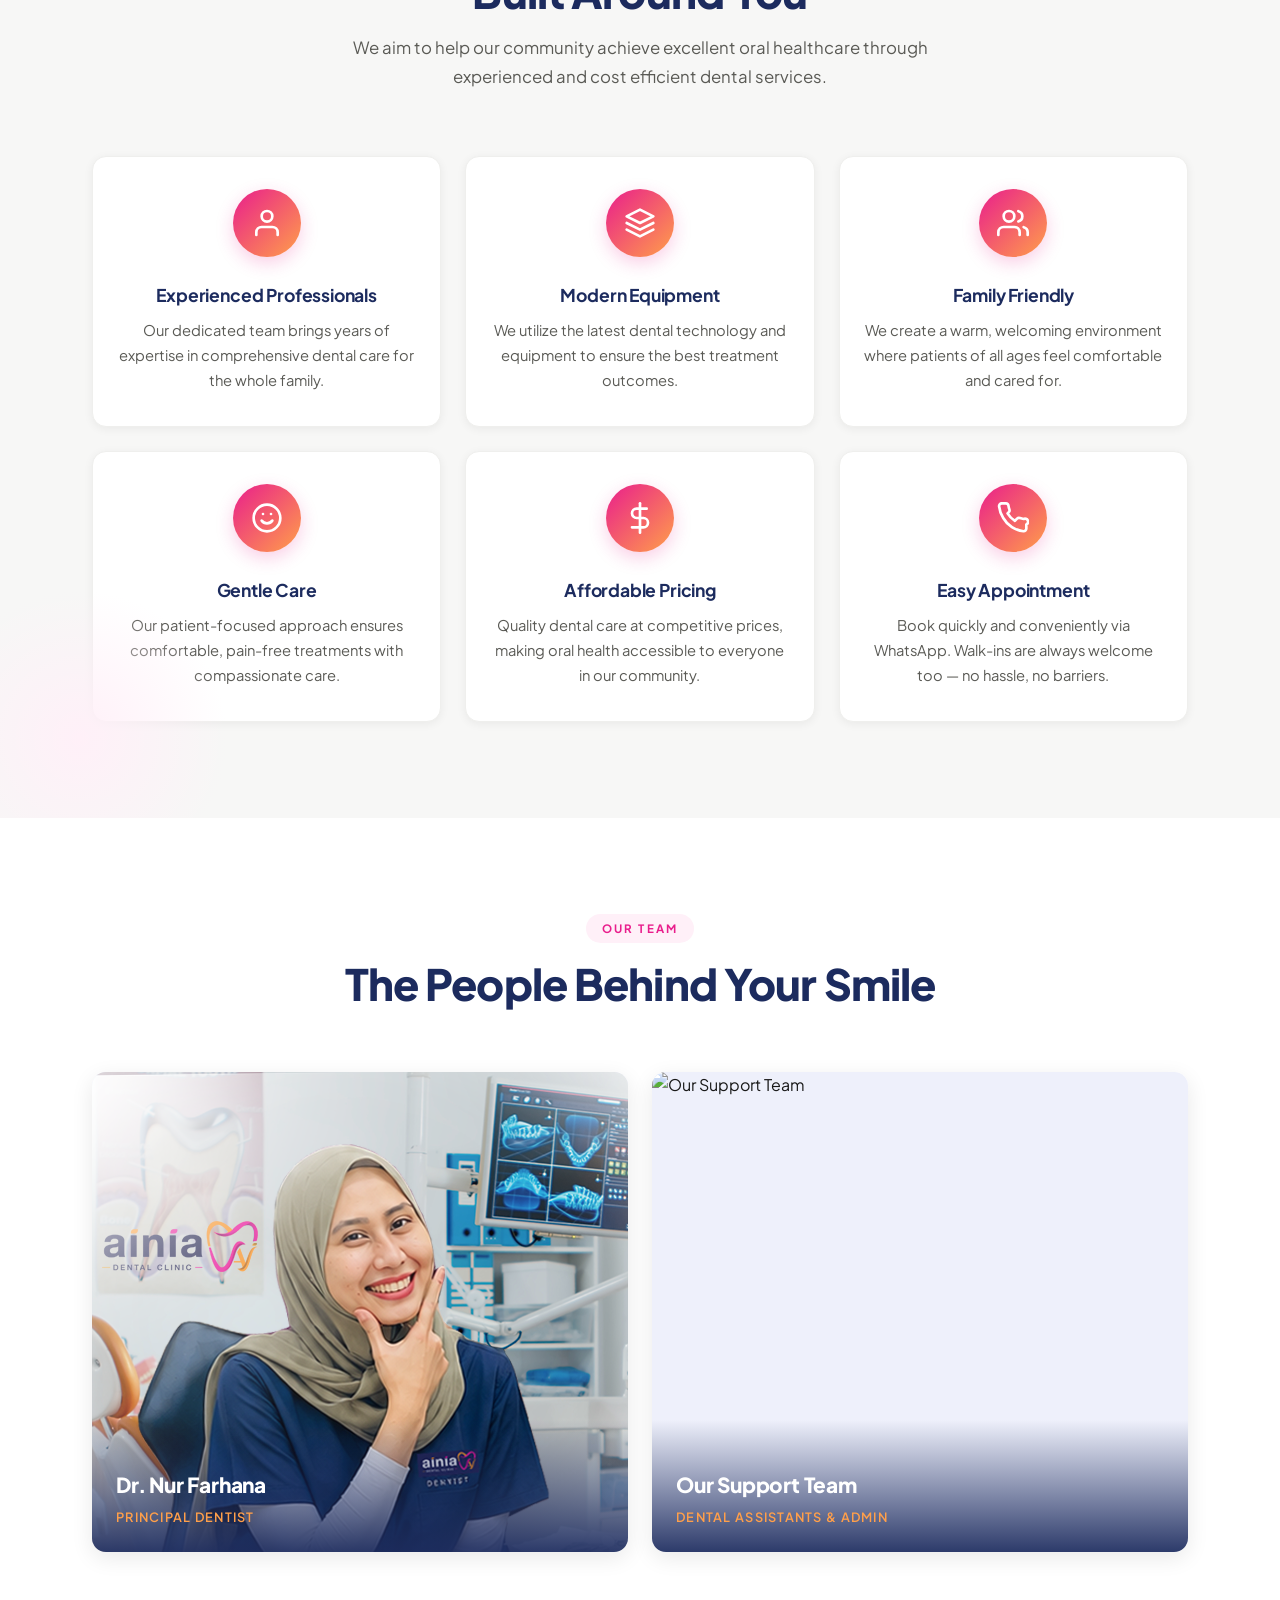
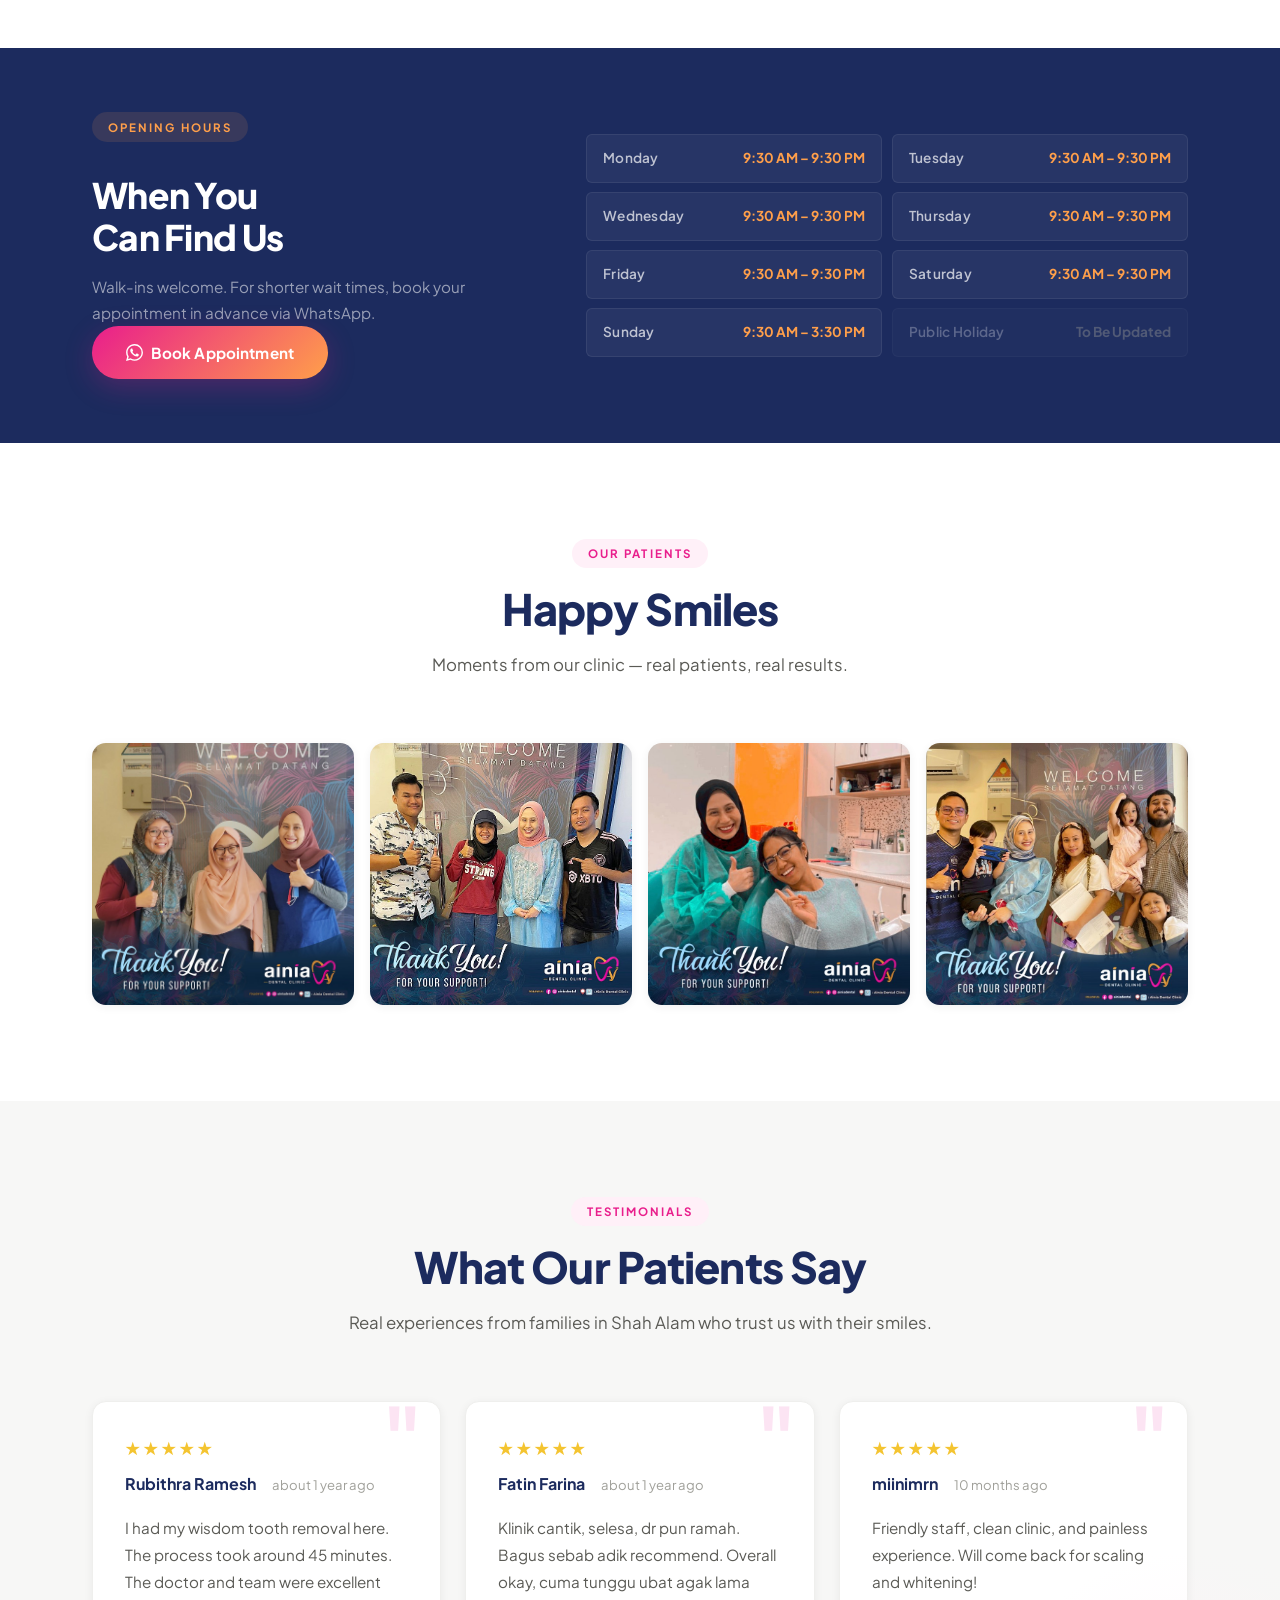
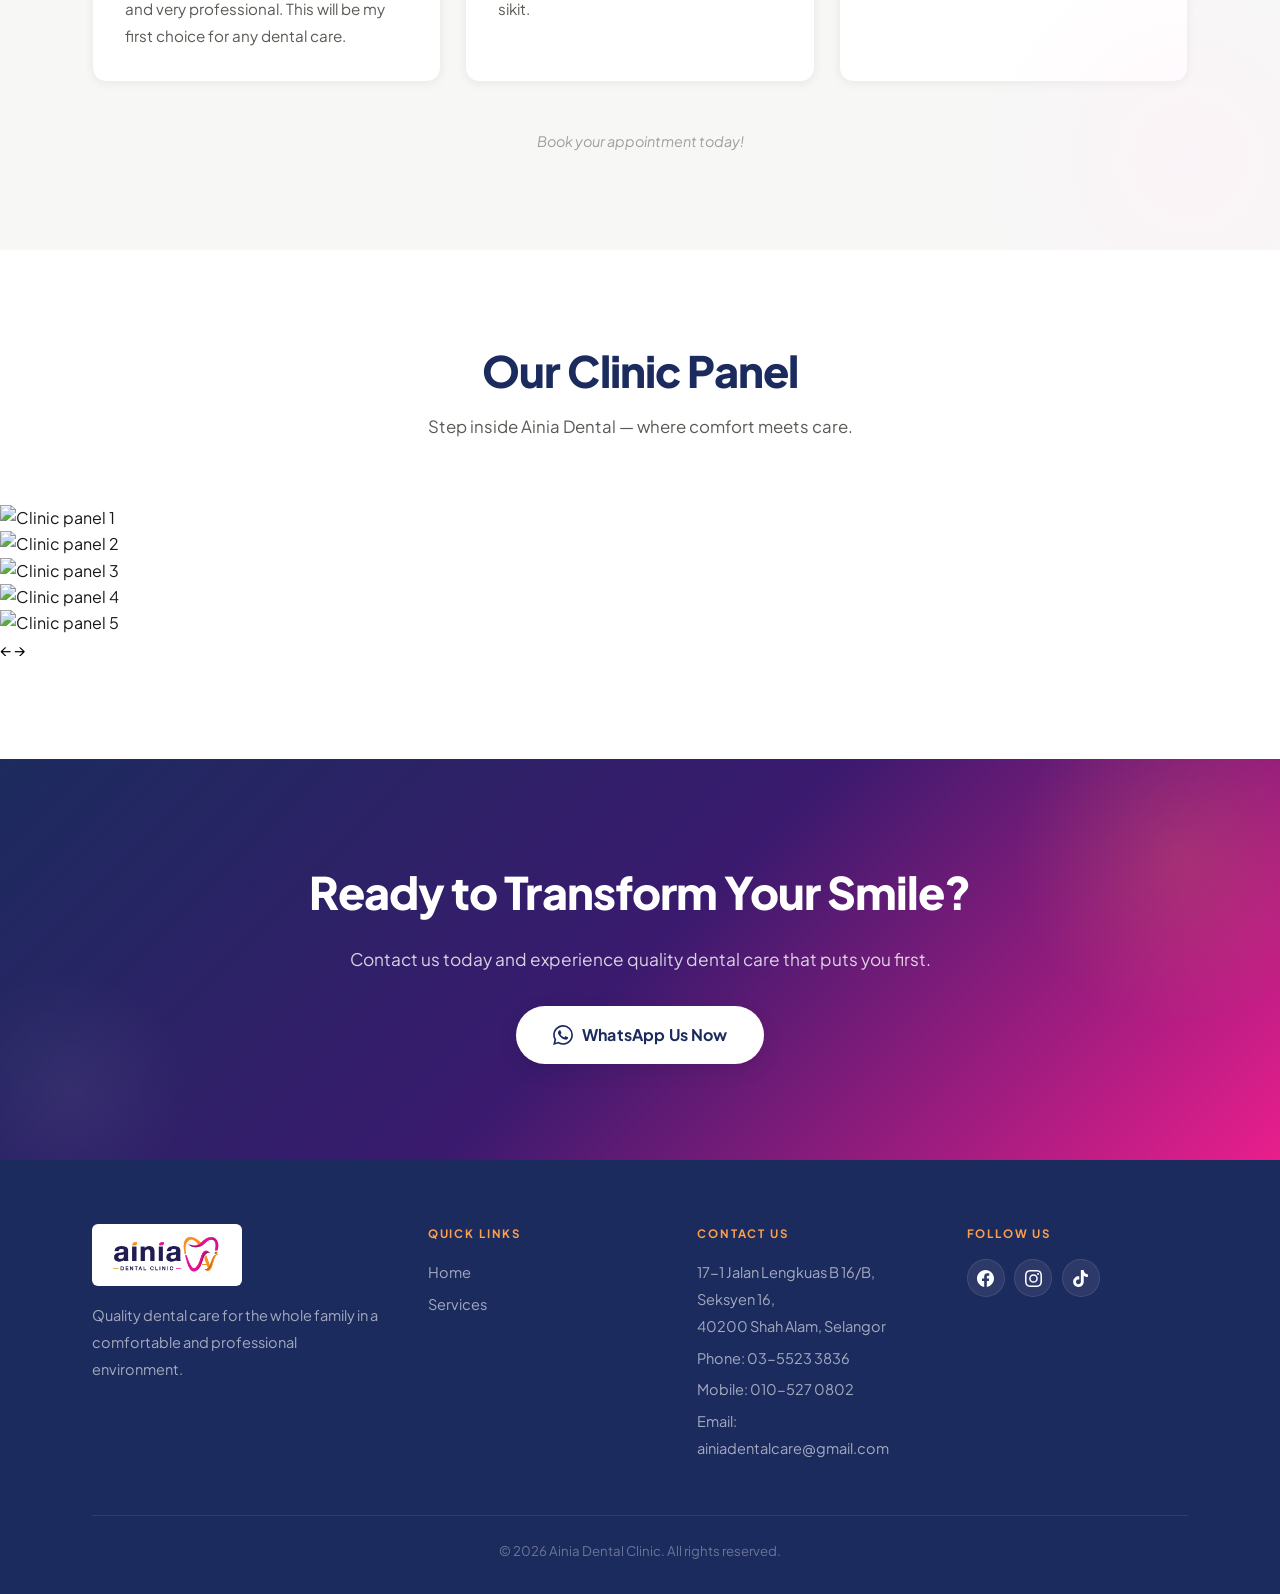
==== commit 6f57d01a: "Update fmt.Println message from 'Hello' to 'Goodbye'" ====
--- a/index.html
+++ b/index.html
@@ -27,7 +27,7 @@
                         <li><a href="index.html" class="active">Home</a></li>
                         <li><a href="services.html">Services</a></li>
                     </ul>
-                    <a href="https://wa.me/60105270802" class="btn-whatsapp">
+                    <a href="https://wa.me/60105270802" class="btn-whatsapp" target="_blank" rel="noopener">
                         <svg xmlns="http://www.w3.org/2000/svg" viewBox="0 0 24 24" fill="currentColor" width="17" height="17">
                             <path d="M17.472 14.382c-.297-.149-1.758-.867-2.03-.967-.273-.099-.471-.148-.67.15-.197.297-.767.966-.94 1.164-.173.199-.347.223-.644.075-.297-.15-1.255-.463-2.39-1.475-.883-.788-1.48-1.761-1.653-2.059-.173-.297-.018-.458.13-.606.134-.133.298-.347.446-.52.149-.174.198-.298.298-.497.099-.198.05-.371-.025-.52-.075-.149-.669-1.612-.916-2.207-.242-.579-.487-.5-.669-.51-.173-.008-.371-.01-.57-.01-.198 0-.52.074-.792.372-.272.297-1.04 1.016-1.04 2.479 0 1.462 1.065 2.875 1.213 3.074.149.198 2.096 3.2 5.077 4.487.709.306 1.262.489 1.694.625.712.227 1.36.195 1.871.118.571-.085 1.758-.719 2.006-1.413.248-.694.248-1.289.173-1.413-.074-.124-.272-.198-.57-.347m-5.421 7.403h-.004a9.87 9.87 0 01-5.031-1.378l-.361-.214-3.741.982.998-3.648-.235-.374a9.86 9.86 0 01-1.51-5.26c.001-5.45 4.436-9.884 9.888-9.884 2.64 0 5.122 1.03 6.988 2.898a9.825 9.825 0 012.893 6.994c-.003 5.45-4.437 9.884-9.885 9.884m8.413-18.297A11.815 11.815 0 0012.05 0C5.495 0 .16 5.335.157 11.892c0 2.096.547 4.142 1.588 5.945L.057 24l6.305-1.654a11.882 11.882 0 005.683 1.448h.005c6.554 0 11.89-5.335 11.893-11.893a11.821 11.821 0 00-3.48-8.413z"/>
                         </svg>
@@ -43,7 +43,7 @@
             <ul>
                 <li><a href="index.html">Home</a></li>
                 <li><a href="services.html">Services</a></li>
-                <li><a href="https://wa.me/60105270802">WhatsApp Us</a></li>
+                <li><a href="https://wa.me/60105270802" target="_blank" rel="noopener">WhatsApp Us</a></li>
             </ul>
         </div>
     </header>
@@ -51,7 +51,23 @@
     <!-- Hero Section -->
     <section class="hero">
         <div class="hero-background">
-            <img src="./Picture/website-banner.jpg" alt="Modern welcoming interior of Ainia Dental Clinic in Shah Alam" class="hero-image" width="1920" height="1080">
+            <div class="hero-slideshow">
+                <div class="hero-slide active">
+                    <img src="./Picture/img_gpt.png" alt="Ainia Dental Clinic interior" class="hero-image">
+                </div>
+                <div class="hero-slide">
+                    <img src="./Picture/website-banner.jpg" alt="Dental care at Ainia Clinic" class="hero-image">
+                </div>
+                <div class="hero-slide">
+                    <img src="./Picture/img gpt 2.png" alt="Modern dental equipment" class="hero-image">
+                </div>
+                <div class="hero-slide">
+                    <img src="./Picture/img gpt 3.png" alt="Happy patients at Ainia Dental" class="hero-image">
+                </div>
+                <div class="hero-slide">
+                    <img src="./Picture/webanner4.png" alt="Professional dental team" class="hero-image">
+                </div>
+            </div>
             <div class="slideshow-overlay"></div>
         </div>
         <div class="container">
@@ -65,6 +81,13 @@
                 </div>
             </div>
         </div>
+        <div class="hero-slideshow-dots">
+            <span class="hero-dot active" data-index="0"></span>
+            <span class="hero-dot" data-index="1"></span>
+            <span class="hero-dot" data-index="2"></span>
+            <span class="hero-dot" data-index="3"></span>
+            <span class="hero-dot" data-index="4"></span>
+        </div>
         <div class="hero-scroll-hint"><span></span></div>
     </section>
 
@@ -74,9 +97,9 @@
             <div class="about-inner">
                 <div class="about-left">
                     <div class="section-label">About Us</div>
+                    <h2>Your Family's<br>Dental Home</h2>
                 </div>
                 <div class="about-right">
-                    <h2>Your Family's<br>Dental Home</h2>
                     <p>As a general family oriented dental clinic, we provide a high quality of dental care in a comfortable, relaxing and professional environment for affordable fees. We have a patient focused approach and use preventative and restorative dentistry to optimize and promote your overall oral health.</p>
                     <p>Our mission is to establish long-term relationships with our patients with professional service through personalized, honest and informed care. We aim to help our community achieve excellent oral healthcare through experienced and cost efficient dental services.</p>
                     <div class="about-stats">
@@ -171,6 +194,16 @@
                     <p>Quality dental care at competitive prices, making oral health accessible to everyone in our community.</p>
                 </div>
 
+                <div class="feature-card">
+                    <div class="feature-icon">
+                        <svg xmlns="http://www.w3.org/2000/svg" viewBox="0 0 24 24" fill="none" stroke="currentColor" stroke-width="2" stroke-linecap="round" stroke-linejoin="round">
+                            <path d="M22 16.92v3a2 2 0 0 1-2.18 2 19.79 19.79 0 0 1-8.63-3.07A19.5 19.5 0 0 1 4.69 12 19.79 19.79 0 0 1 1.6 3.37 2 2 0 0 1 3.59 1h3a2 2 0 0 1 2 1.72c.127.96.361 1.903.7 2.81a2 2 0 0 1-.45 2.11L7.91 8.56a16 16 0 0 0 5.53 5.53l1.62-1.62a2 2 0 0 1 2.11-.45c.907.339 1.85.573 2.81.7A2 2 0 0 1 22 16.92z"></path>
+                        </svg>
+                    </div>
+                    <h3>Easy Appointment</h3>
+                    <p>Book quickly and conveniently via WhatsApp. Walk-ins are always welcome too — no hassle, no barriers.</p>
+                </div>
+
             </div>
         </div>
     </section>
@@ -194,7 +227,7 @@
                 </div>
                 <div class="team-photo-card">
                     <div class="team-photo-wrap">
-                        <img src="./Picture/all-staff.png" alt="Our Support Team" loading="lazy">
+                        <img src="./Picture/WhatsApp Image 2026-08-04 at 18.58.22.jpeg" alt="Our Support Team" loading="lazy">
                         <div class="team-photo-overlay">
                             <span class="team-name">Our Support Team</span>
                             <span class="team-role">Dental Assistants & Admin</span>
@@ -213,7 +246,7 @@
                     <div class="section-label">Opening Hours</div>
                     <h2>When You<br>Can Find Us</h2>
                     <p>Walk-ins welcome. For shorter wait times, book your appointment in advance via WhatsApp.</p>
-                    <a href="https://wa.me/60105270802" class="btn btn-primary" style="margin-top:1.5rem;">
+                    <a href="https://wa.me/60105270802" class="btn btn-primary btn-hours" target="_blank" rel="noopener">
                         <svg xmlns="http://www.w3.org/2000/svg" viewBox="0 0 24 24" fill="currentColor" width="17" height="17">
                             <path d="M17.472 14.382c-.297-.149-1.758-.867-2.03-.967-.273-.099-.471-.148-.67.15-.197.297-.767.966-.94 1.164-.173.199-.347.223-.644.075-.297-.15-1.255-.463-2.39-1.475-.883-.788-1.48-1.761-1.653-2.059-.173-.297-.018-.458.13-.606.134-.133.298-.347.446-.52.149-.174.198-.298.298-.497.099-.198.05-.371-.025-.52-.075-.149-.669-1.612-.916-2.207-.242-.579-.487-.5-.669-.51-.173-.008-.371-.01-.57-.01-.198 0-.52.074-.792.372-.272.297-1.04 1.016-1.04 2.479 0 1.462 1.065 2.875 1.213 3.074.149.198 2.096 3.2 5.077 4.487.709.306 1.262.489 1.694.625.712.227 1.36.195 1.871.118.571-.085 1.758-.719 2.006-1.413.248-.694.248-1.289.173-1.413-.074-.124-.272-.198-.57-.347m-5.421 7.403h-.004a9.87 9.87 0 01-5.031-1.378l-.361-.214-3.741.982.998-3.648-.235-.374a9.86 9.86 0 01-1.51-5.26c.001-5.45 4.436-9.884 9.888-9.884 2.64 0 5.122 1.03 6.988 2.898a9.825 9.825 0 012.893 6.994c-.003 5.45-4.437 9.884-9.885 9.884m8.413-18.297A11.815 11.815 0 0012.05 0C5.495 0 .16 5.335.157 11.892c0 2.096.547 4.142 1.588 5.945L.057 24l6.305-1.654a11.882 11.882 0 005.683 1.448h.005c6.554 0 11.89-5.335 11.893-11.893a11.821 11.821 0 00-3.48-8.413z"/>
                         </svg>
@@ -223,31 +256,31 @@
                 <div class="hours-grid">
                     <div class="hours-row">
                         <span class="hours-day">Monday</span>
-                        <span class="hours-time">10:00 AM – 9:00 PM</span>
+                        <span class="hours-time">9:30 AM – 9:30 PM</span>
                     </div>
                     <div class="hours-row">
                         <span class="hours-day">Tuesday</span>
-                        <span class="hours-time">10:00 AM – 9:00 PM</span>
+                        <span class="hours-time">9:30 AM – 9:30 PM</span>
                     </div>
                     <div class="hours-row">
                         <span class="hours-day">Wednesday</span>
-                        <span class="hours-time">10:00 AM – 9:00 PM</span>
+                        <span class="hours-time">9:30 AM – 9:30 PM</span>
                     </div>
                     <div class="hours-row">
                         <span class="hours-day">Thursday</span>
-                        <span class="hours-time">10:00 AM – 9:00 PM</span>
+                        <span class="hours-time">9:30 AM – 9:30 PM</span>
                     </div>
                     <div class="hours-row">
                         <span class="hours-day">Friday</span>
-                        <span class="hours-time">10:00 AM – 9:00 PM</span>
+                        <span class="hours-time">9:30 AM – 9:30 PM</span>
                     </div>
                     <div class="hours-row">
                         <span class="hours-day">Saturday</span>
-                        <span class="hours-time">10:00 AM – 9:00 PM</span>
+                        <span class="hours-time">9:30 AM – 9:30 PM</span>
                     </div>
                     <div class="hours-row">
                         <span class="hours-day">Sunday</span>
-                        <span class="hours-time">10:00 AM – 3:00 PM</span>
+                        <span class="hours-time">9:30 AM – 3:30 PM</span>
                     </div>
                     <div class="hours-row closed">
                         <span class="hours-day">Public Holiday</span>
@@ -321,13 +354,51 @@
         </div>
     </section>
 
+    <!-- Panel Slideshow Section -->
+    <section class="panel-slideshow-section">
+        <div class="container">
+            <div class="section-header">
+                <h2>Our Clinic Panel</h2>
+                <p class="section-subtitle">Step inside Ainia Dental — where comfort meets care.</p>
+            </div>
+        </div>
+        <div class="panel-slideshow-wrapper">
+            <div class="panel-slideshow-track" id="panelTrack">
+                <div class="panel-slide">
+                    <img src="./Picture/mednefits.png" alt="Clinic panel 1" loading="lazy">
+                </div>
+                <div class="panel-slide">
+                    <img src="./Picture/aia.png" alt="Clinic panel 2" loading="lazy">
+                </div>
+                <div class="panel-slide">
+                    <img src="./Picture/redlogo.png" alt="Clinic panel 3" loading="lazy">
+                </div>
+                <div class="panel-slide">
+                    <img src="./Picture/PM-care.jpg" alt="Clinic panel 4" loading="lazy">
+                </div>
+                <div class="panel-slide">
+                    <img src="./Picture/miya-blk-copy.png" alt="Clinic panel 5" loading="lazy">
+                </div>
+            </div>
+            <button class="panel-arrow panel-prev" id="panelPrev" aria-label="Previous">&#8592;</button>
+            <button class="panel-arrow panel-next" id="panelNext" aria-label="Next">&#8594;</button>
+            <div class="panel-dots" id="panelDots">
+                <span class="panel-dot active" data-index="0"></span>
+                <span class="panel-dot" data-index="1"></span>
+                <span class="panel-dot" data-index="2"></span>
+                <span class="panel-dot" data-index="3"></span>
+                <span class="panel-dot" data-index="4"></span>
+            </div>
+        </div>
+    </section>
+
     <!-- CTA Section -->
     <section class="cta">
         <div class="container">
             <div class="cta-content">
                 <h2>Ready to Transform Your Smile?</h2>
                 <p>Contact us today and experience quality dental care that puts you first.</p>
-                <a href="https://wa.me/60105270802" class="btn btn-cta">
+                <a href="https://wa.me/60105270802" class="btn btn-cta" target="_blank" rel="noopener">
                     <svg xmlns="http://www.w3.org/2000/svg" viewBox="0 0 24 24" fill="currentColor" width="20" height="20">
                         <path d="M17.472 14.382c-.297-.149-1.758-.867-2.03-.967-.273-.099-.471-.148-.67.15-.197.297-.767.966-.94 1.164-.173.199-.347.223-.644.075-.297-.15-1.255-.463-2.39-1.475-.883-.788-1.48-1.761-1.653-2.059-.173-.297-.018-.458.13-.606.134-.133.298-.347.446-.52.149-.174.198-.298.298-.497.099-.198.05-.371-.025-.52-.075-.149-.669-1.612-.916-2.207-.242-.579-.487-.5-.669-.51-.173-.008-.371-.01-.57-.01-.198 0-.52.074-.792.372-.272.297-1.04 1.016-1.04 2.479 0 1.462 1.065 2.875 1.213 3.074.149.198 2.096 3.2 5.077 4.487.709.306 1.262.489 1.694.625.712.227 1.36.195 1.871.118.571-.085 1.758-.719 2.006-1.413.248-.694.248-1.289.173-1.413-.074-.124-.272-.198-.57-.347m-5.421 7.403h-.004a9.87 9.87 0 01-5.031-1.378l-.361-.214-3.741.982.998-3.648-.235-.374a9.86 9.86 0 01-1.51-5.26c.001-5.45 4.436-9.884 9.888-9.884 2.64 0 5.122 1.03 6.988 2.898a9.825 9.825 0 012.893 6.994c-.003 5.45-4.437 9.884-9.885 9.884m8.413-18.297A11.815 11.815 0 0012.05 0C5.495 0 .16 5.335.157 11.892c0 2.096.547 4.142 1.588 5.945L.057 24l6.305-1.654a11.882 11.882 0 005.683 1.448h.005c6.554 0 11.89-5.335 11.893-11.893a11.821 11.821 0 00-3.48-8.413z"/>
                     </svg>
@@ -364,17 +435,17 @@
                 <div class="footer-col">
                     <h4>Follow Us</h4>
                     <div class="social-links">
-                        <a href="https://www.facebook.com/people/AiniaDental/100089836668353/" target="_blank" aria-label="Facebook">
+                        <a href="https://www.facebook.com/people/AiniaDental/100089836668353/" target="_blank" rel="noopener" aria-label="Facebook">
                             <svg xmlns="http://www.w3.org/2000/svg" viewBox="0 0 24 24" fill="currentColor">
                                 <path d="M24 12.073c0-6.627-5.373-12-12-12s-12 5.373-12 12c0 5.99 4.388 10.954 10.125 11.854v-8.385H7.078v-3.47h3.047V9.43c0-3.007 1.792-4.669 4.533-4.669 1.312 0 2.686.235 2.686.235v2.953H15.83c-1.491 0-1.956.925-1.956 1.874v2.25h3.328l-.532 3.47h-2.796v8.385C19.612 23.027 24 18.062 24 12.073z"/>
                             </svg>
                         </a>
-                        <a href="https://instagram.com/ainiadental" target="_blank" aria-label="Instagram">
+                        <a href="https://instagram.com/ainiadental" target="_blank" rel="noopener" aria-label="Instagram">
                             <svg xmlns="http://www.w3.org/2000/svg" viewBox="0 0 24 24" fill="currentColor">
                                 <path d="M12 2.163c3.204 0 3.584.012 4.85.07 3.252.148 4.771 1.691 4.919 4.919.058 1.265.069 1.645.069 4.849 0 3.205-.012 3.584-.069 4.849-.149 3.225-1.664 4.771-4.919 4.919-1.266.058-1.644.07-4.85.07-3.204 0-3.584-.012-4.849-.07-3.26-.149-4.771-1.699-4.919-4.92-.058-1.265-.07-1.644-.07-4.849 0-3.204.013-3.583.07-4.849.149-3.227 1.664-4.771 4.919-4.919 1.266-.057 1.645-.069 4.849-.069zM12 0C8.741 0 8.333.014 7.053.072 2.695.272.273 2.69.073 7.052.014 8.333 0 8.741 0 12c0 3.259.014 3.668.072 4.948.2 4.358 2.618 6.78 6.98 6.98C8.333 23.986 8.741 24 12 24c3.259 0 3.668-.014 4.948-.072 4.354-.2 6.782-2.618 6.979-6.98.059-1.28.073-1.689.073-4.948 0-3.259-.014-3.667-.072-4.947-.196-4.354-2.617-6.78-6.979-6.98C15.668.014 15.259 0 12 0zm0 5.838a6.162 6.162 0 100 12.324 6.162 6.162 0 000-12.324zM12 16a4 4 0 110-8 4 4 0 010 8zm6.406-11.845a1.44 1.44 0 100 2.881 1.44 1.44 0 000-2.881z"/>
                             </svg>
                         </a>
-                        <a href="https://tiktok.com/@ainiadentalclinic" target="_blank" aria-label="TikTok">
+                        <a href="https://tiktok.com/@ainiadentalclinic" target="_blank" rel="noopener" aria-label="TikTok">
                             <svg xmlns="http://www.w3.org/2000/svg" viewBox="0 0 24 24" fill="currentColor">
                                 <path d="M12.525.02c1.31-.02 2.61-.01 3.91-.02.08 1.53.63 3.09 1.75 4.17 1.12 1.11 2.7 1.62 4.24 1.79v4.03c-1.44-.05-2.89-.35-4.2-.97-.57-.26-1.1-.59-1.62-.93-.01 2.92.01 5.84-.02 8.75-.08 1.4-.54 2.79-1.35 3.94-1.31 1.92-3.58 3.17-5.91 3.21-1.43.08-2.86-.31-4.08-1.03-2.02-1.19-3.44-3.37-3.65-5.71-.02-.5-.03-1-.01-1.49.18-1.9 1.12-3.72 2.58-4.96 1.66-1.44 3.98-2.13 6.15-1.72.02 1.48-.04 2.96-.04 4.44-.99-.32-2.15-.23-3.02.37-.63.41-1.11 1.04-1.36 1.75-.21.51-.15 1.07-.14 1.61.24 1.64 1.82 3.02 3.5 2.87 1.12-.01 2.19-.66 2.77-1.61.19-.33.4-.67.41-1.06.1-1.79.06-3.57.07-5.36.01-4.03-.01-8.05.02-12.07z"/>
                             </svg>
@@ -389,7 +460,7 @@
     </footer>
 
     <script>
-        
+
         // Hamburger menu
         const hamburger = document.getElementById('hamburger');
         const mobileMenu = document.getElementById('mobileMenu');
@@ -399,6 +470,63 @@
             hamburger.setAttribute('aria-expanded', isOpen);
             hamburger.setAttribute('aria-label', isOpen ? 'Close menu' : 'Open menu');
         });
+
+        // Hero Slideshow
+        (function() {
+            const slides = document.querySelectorAll('.hero-slide');
+            const dots   = document.querySelectorAll('.hero-dot');
+            let current  = 0;
+            let timer;
+
+            function goTo(n) {
+                slides[current].classList.remove('active');
+                dots[current].classList.remove('active');
+                current = (n + slides.length) % slides.length;
+                slides[current].classList.add('active');
+                dots[current].classList.add('active');
+            }
+
+            function next() { goTo(current + 1); }
+
+            function startAuto() { timer = setInterval(next, 4500); }
+            function resetAuto() { clearInterval(timer); startAuto(); }
+
+            dots.forEach(dot => {
+                dot.addEventListener('click', () => {
+                    goTo(parseInt(dot.dataset.index));
+                    resetAuto();
+                });
+            });
+
+            startAuto();
+        })();
+
+        // Panel Slideshow
+        (function() {
+            const track  = document.getElementById('panelTrack');
+            const slides = track.querySelectorAll('.panel-slide');
+            const dots   = document.querySelectorAll('.panel-dot');
+            const prev   = document.getElementById('panelPrev');
+            const next   = document.getElementById('panelNext');
+            let current  = 0;
+            let timer;
+
+            function goTo(n) {
+                current = (n + slides.length) % slides.length;
+                track.style.transform = `translateX(-${current * 100}%)`;
+                dots.forEach((d, i) => d.classList.toggle('active', i === current));
+            }
+
+            function startAuto() { timer = setInterval(() => goTo(current + 1), 4000); }
+            function resetAuto() { clearInterval(timer); startAuto(); }
+
+            prev.addEventListener('click', () => { goTo(current - 1); resetAuto(); });
+            next.addEventListener('click', () => { goTo(current + 1); resetAuto(); });
+            dots.forEach(d => d.addEventListener('click', () => { goTo(parseInt(d.dataset.index)); resetAuto(); }));
+
+            startAuto();
+        })();
+
     </script>
 
 </body>
